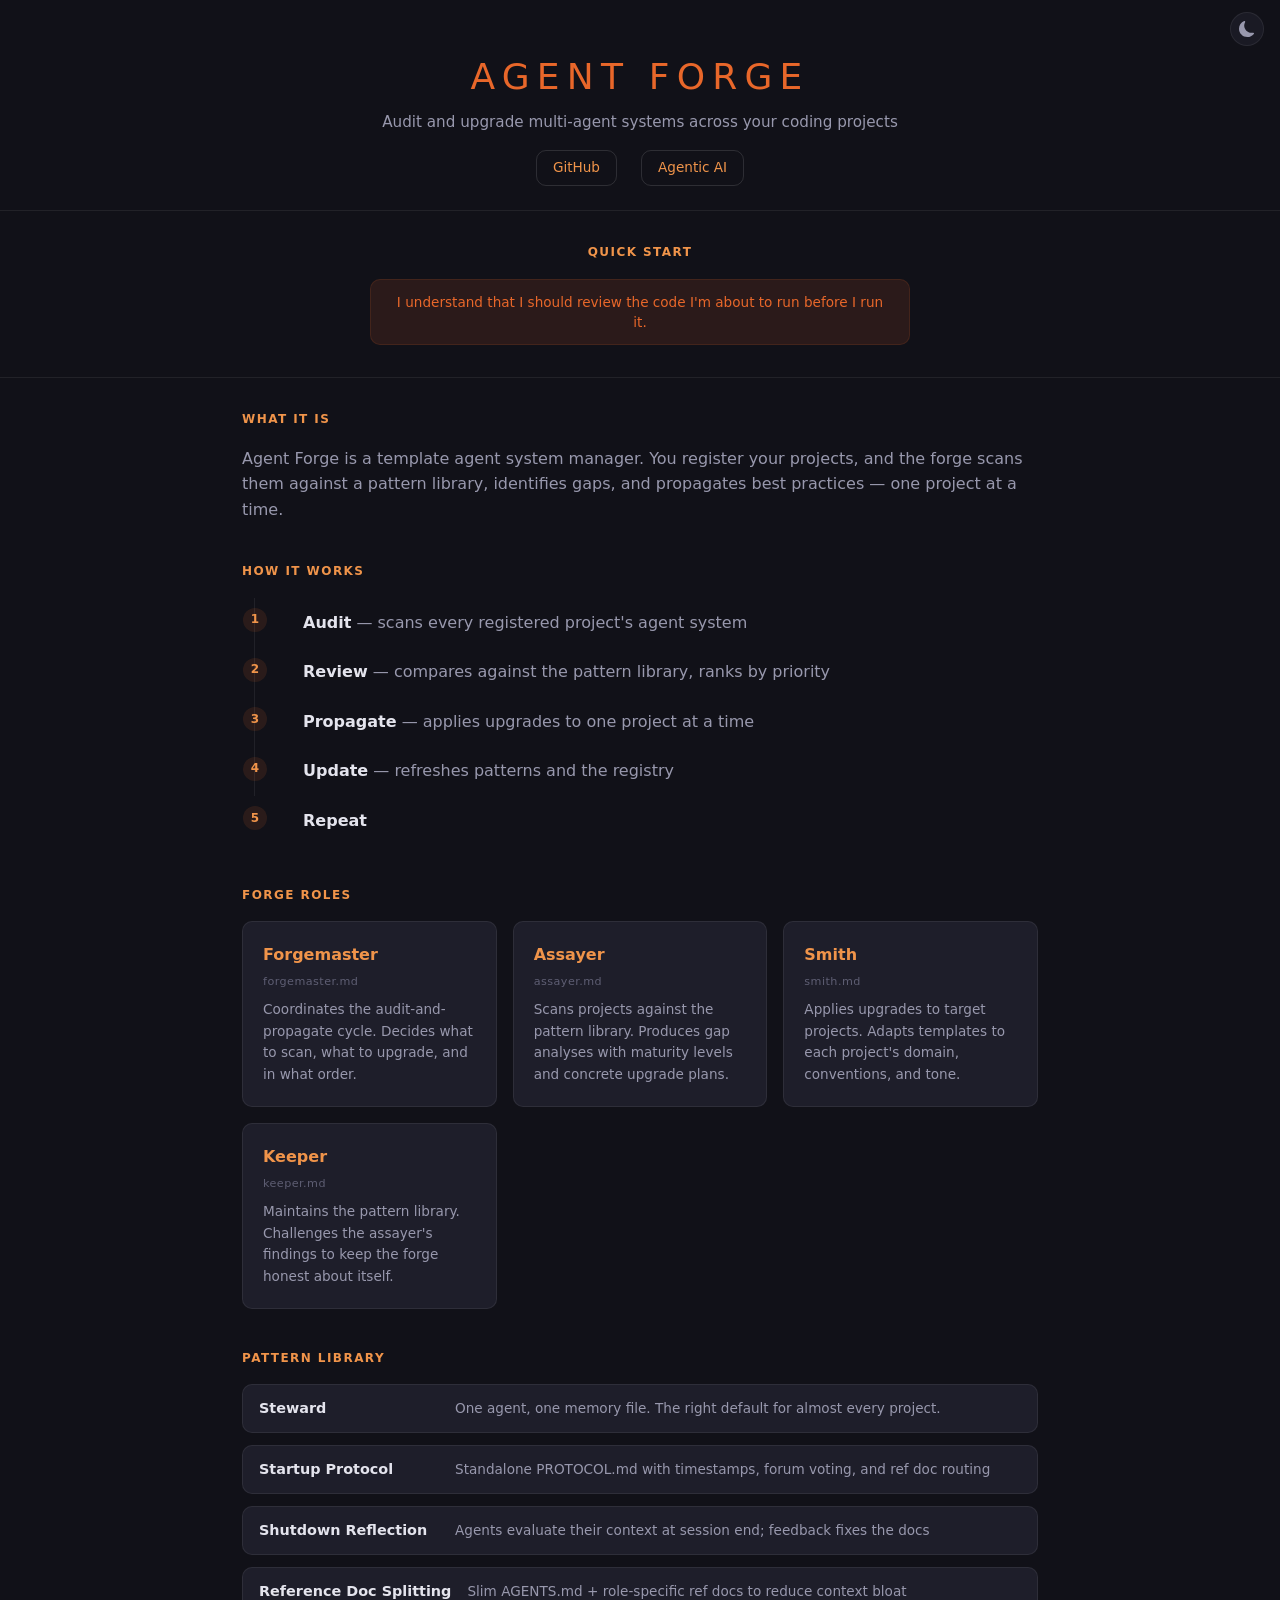
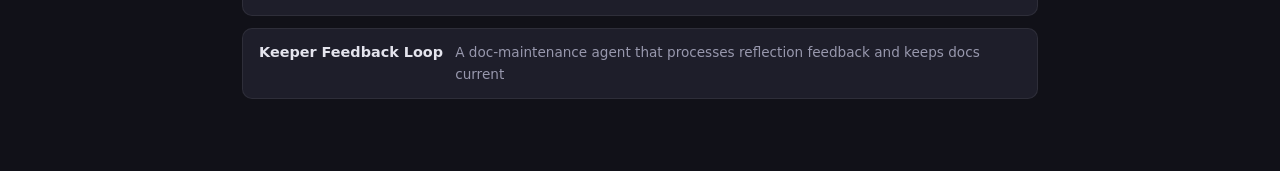
==== forge/index.html @ 2620488e "Move agent-forge landing page here, add Plausible analytics Agent-forge page now lives at forge/inde" ====
<!DOCTYPE html>
<html lang="en">
<head>
  <meta charset="UTF-8">
  <meta name="viewport" content="width=device-width, initial-scale=1.0">
  <title>Agent Forge — Multi-Agent System Management</title>
  <meta name="description" content="A template agent system manager that audits and upgrades multi-agent systems across your coding projects.">
  <link rel="icon" href="data:image/svg+xml,<svg xmlns='http://www.w3.org/2000/svg' viewBox='0 0 100 100'><text y='0.9em' font-size='80'>%F0%9F%94%A5</text></svg>">
  <script defer data-domain="forge.thisminute.org" src="https://plausible.io/js/script.js"></script>

  <style>
    :root {
      --bg: #111118;
      --bg-raised: #1a1a24;
      --bg-card: #1e1e2a;
      --bg-card-hover: #262636;
      --accent: #e8672a;
      --accent-dim: rgba(232, 103, 42, 0.12);
      --accent-text: #f0944a;
      --text: #e4e4ed;
      --text-secondary: #9898ad;
      --text-muted: #5e5e73;
      --border: rgba(255, 255, 255, 0.07);
      --border-light: rgba(255, 255, 255, 0.12);
      --radius: 10px;
      --radius-sm: 6px;
      color-scheme: dark;
    }
    body.light-mode {
      --bg: #faf8f5;
      --bg-raised: #ffffff;
      --bg-card: #ffffff;
      --bg-card-hover: #f5f0eb;
      --accent: #c2410c;
      --accent-dim: rgba(194, 65, 12, 0.1);
      --accent-text: #9a3412;
      --text: #1c1917;
      --text-secondary: #57534e;
      --text-muted: #a8a29e;
      --border: rgba(0, 0, 0, 0.08);
      --border-light: rgba(0, 0, 0, 0.14);
      color-scheme: light;
    }

    * { margin: 0; padding: 0; box-sizing: border-box; }

    body {
      background: var(--bg);
      color: var(--text);
      font-family: -apple-system, BlinkMacSystemFont, 'Segoe UI', system-ui, sans-serif;
      line-height: 1.6;
      min-height: 100vh;
      transition: background 0.25s ease, color 0.25s ease;
    }

    a { color: var(--accent-text); text-decoration: none; }
    a:hover { text-decoration: underline; }

    .header {
      padding: 3rem 2rem 1.5rem;
      text-align: center;
      border-bottom: 1px solid var(--border);
    }
    .header h1 {
      font-size: 2.25rem;
      font-weight: 300;
      letter-spacing: 0.2em;
      color: var(--accent);
    }
    .header .tagline {
      color: var(--text-secondary);
      font-size: 0.95rem;
      margin-top: 0.25rem;
    }
    .header .links {
      margin-top: 1rem;
      display: flex;
      gap: 1.5rem;
      justify-content: center;
      font-size: 0.85rem;
    }
    .header .links a {
      padding: 0.4rem 1rem;
      border: 1px solid var(--border-light);
      border-radius: var(--radius);
      transition: border-color 0.2s, background 0.2s;
    }
    .header .links a:hover {
      border-color: var(--accent);
      background: var(--accent-dim);
      text-decoration: none;
    }

    .content {
      max-width: 860px;
      margin: 0 auto;
      padding: 2rem;
    }

    section { margin-bottom: 2.5rem; }

    section h2 {
      font-size: 0.75rem;
      font-weight: 600;
      letter-spacing: 0.12em;
      text-transform: uppercase;
      color: var(--accent-text);
      margin-bottom: 1rem;
    }

    p {
      color: var(--text-secondary);
      margin-bottom: 0.75rem;
    }

    .how-it-works ol {
      list-style: none;
      counter-reset: step;
    }
    .how-it-works li {
      counter-increment: step;
      padding: 0.75rem 1rem 0.75rem 3rem;
      position: relative;
      color: var(--text-secondary);
      border-left: 1px solid var(--border);
      margin-left: 0.75rem;
    }
    .how-it-works li:last-child { border-left-color: transparent; }
    .how-it-works li::before {
      content: counter(step);
      position: absolute;
      left: -0.75rem;
      top: 0.65rem;
      width: 1.5rem;
      height: 1.5rem;
      border-radius: 50%;
      background: var(--accent-dim);
      color: var(--accent-text);
      font-size: 0.75rem;
      font-weight: 600;
      display: flex;
      align-items: center;
      justify-content: center;
    }
    .how-it-works li strong { color: var(--text); }

    .role-grid {
      display: grid;
      grid-template-columns: repeat(auto-fill, minmax(240px, 1fr));
      gap: 1rem;
    }
    .role-card {
      background: var(--bg-card);
      border: 1px solid var(--border);
      border-radius: var(--radius);
      padding: 1.25rem;
      transition: border-color 0.2s, background 0.2s;
    }
    .role-card:hover {
      border-color: var(--border-light);
      background: var(--bg-card-hover);
    }
    .role-card h3 {
      font-size: 1rem;
      font-weight: 600;
      color: var(--accent-text);
      margin-bottom: 0.35rem;
    }
    .role-card .role-origin {
      font-size: 0.7rem;
      color: var(--text-muted);
      letter-spacing: 0.04em;
      margin-bottom: 0.5rem;
    }
    .role-card p {
      font-size: 0.85rem;
      margin-bottom: 0;
    }

    .pattern-list {
      display: flex;
      flex-direction: column;
      gap: 0.75rem;
    }
    .pattern-item {
      display: flex;
      gap: 1rem;
      align-items: baseline;
      padding: 0.75rem 1rem;
      background: var(--bg-card);
      border: 1px solid var(--border);
      border-radius: var(--radius);
    }
    .pattern-item strong {
      color: var(--text);
      white-space: nowrap;
      min-width: 180px;
      font-size: 0.9rem;
    }
    .pattern-item span {
      color: var(--text-secondary);
      font-size: 0.85rem;
    }

    code {
      background: var(--bg-raised);
      border: 1px solid var(--border);
      padding: 0.15rem 0.4rem;
      border-radius: var(--radius-sm);
      font-size: 0.85em;
      color: var(--accent-text);
    }

    .cta {
      text-align: center;
      padding: 2rem;
      border-bottom: 1px solid var(--border);
    }
    .cta h2 {
      font-size: 0.75rem;
      font-weight: 600;
      letter-spacing: 0.12em;
      text-transform: uppercase;
      color: var(--accent-text);
      margin-bottom: 1rem;
    }
    .cta pre {
      display: inline-block;
      text-align: left;
      background: var(--bg-raised);
      border: 1px solid var(--border);
      border-radius: var(--radius);
      padding: 1.25rem 1.75rem;
      font-family: 'SF Mono', 'Fira Code', 'Cascadia Code', Consolas, monospace;
      font-size: 0.85rem;
      line-height: 1.7;
      color: var(--text);
      overflow-x: auto;
      max-width: 100%;
    }
    .cmd-comment {
      color: var(--text-muted);
    }

    .header { position: relative; }
    .other-projects {
      position: absolute;
      top: 0.75rem;
      right: 1rem;
      display: flex;
      gap: 0.75rem;
      align-items: center;
    }

    .icon-btn {
      width: 34px;
      height: 34px;
      display: flex;
      align-items: center;
      justify-content: center;
      border-radius: 50%;
      border: 1px solid var(--border);
      background: var(--bg-raised);
      color: var(--text-secondary);
      cursor: pointer;
      transition: all 0.15s ease;
      font-size: 1rem;
    }
    .icon-btn:hover {
      border-color: var(--accent);
      color: var(--accent);
      background: var(--accent-dim);
    }

    @media (max-width: 600px) {
      .header h1 { font-size: 1.6rem; }
      .content { padding: 1.5rem 1rem; }
      .pattern-item { flex-direction: column; gap: 0.25rem; }
      .pattern-item strong { min-width: auto; }
      .other-projects { position: static; justify-content: center; margin-top: 0.5rem; }
    }
  </style>
</head>
<body>

  <div class="header">
    <div class="other-projects">
      <button class="icon-btn" id="theme-toggle" title="Toggle light/dark mode" aria-label="Toggle theme">
        <svg id="theme-icon-dark" width="16" height="16" viewBox="0 0 16 16" fill="none" style="display:none">
          <path d="M8 1a.5.5 0 01.5.5v1a.5.5 0 01-1 0v-1A.5.5 0 018 1zm0 11a.5.5 0 01.5.5v1a.5.5 0 01-1 0v-1A.5.5 0 018 12zm7-4a.5.5 0 01-.5.5h-1a.5.5 0 010-1h1A.5.5 0 0115 8zM4 8a.5.5 0 01-.5.5h-1a.5.5 0 010-1h1A.5.5 0 014 8zm8.95-3.54a.5.5 0 010 .71l-.71.71a.5.5 0 11-.71-.71l.71-.71a.5.5 0 01.71 0zM4.46 11.46a.5.5 0 010 .71l-.7.71a.5.5 0 11-.71-.71l.7-.71a.5.5 0 01.71 0zm8.49 1.42a.5.5 0 01-.71 0l-.71-.71a.5.5 0 01.71-.71l.71.71a.5.5 0 010 .71zM4.46 4.54a.5.5 0 01-.71 0l-.7-.71a.5.5 0 11.7-.71l.71.71a.5.5 0 010 .71zM8 4.5a3.5 3.5 0 100 7 3.5 3.5 0 000-7z" fill="currentColor"/>
        </svg>
        <svg id="theme-icon-light" width="16" height="16" viewBox="0 0 16 16" fill="none">
          <path d="M6 .278a.77.77 0 01.08.858 7.2 7.2 0 00-.878 3.46c0 4.021 3.278 7.277 7.318 7.277.527 0 1.04-.055 1.533-.16a.79.79 0 01.81.316.73.73 0 01-.031.893A8.35 8.35 0 018.344 16C3.734 16 0 12.286 0 7.71 0 4.266 2.114 1.312 5.124.06A.75.75 0 016 .278z" fill="currentColor"/>
        </svg>
      </button>
    </div>
    <h1>AGENT FORGE</h1>
    <div class="tagline">Audit and upgrade multi-agent systems across your coding projects</div>
    <div class="links">
      <a href="https://github.com/skondrashov/agent-forge">GitHub</a>
      <a href="https://en.wikipedia.org/wiki/Agentic_AI">Agentic AI</a>
    </div>
  </div>

  <div class="cta">
    <h2><a href="https://github.com/skondrashov/agent-forge" style="color: var(--accent-text); text-decoration: none;">Quick Start</a></h2>
    <details>
      <summary style="cursor: pointer; display: inline-block; max-width: 540px; margin: 0 auto; padding: 0.75rem 1.25rem; font-size: 0.85rem; color: var(--accent); background: var(--accent-dim); border: 1px solid var(--accent-dim); border-radius: var(--radius); line-height: 1.5; text-align: center;">I understand that I should review the code I'm about to run before I run it.</summary>
      <div style="margin-top: 1rem;">
        <pre><span class="cmd-comment"># Clone next to your projects (or where you'll start new ones)</span>
git clone --branch v0.1 https://github.com/skondrashov/agent-forge.git

<span class="cmd-comment"># Start it up</span>
cd agent-forge
go</pre>
      </div>
    </details>
  </div>

  <div class="content">

    <section>
      <h2>What It Is</h2>
      <p>Agent Forge is a template agent system manager. You register your projects, and the forge scans them against a pattern library, identifies gaps, and propagates best practices &mdash; one project at a time.</p>
    </section>

    <section class="how-it-works">
      <h2>How It Works</h2>
      <ol>
        <li><strong>Audit</strong> &mdash; scans every registered project's agent system</li>
        <li><strong>Review</strong> &mdash; compares against the pattern library, ranks by priority</li>
        <li><strong>Propagate</strong> &mdash; applies upgrades to one project at a time</li>
        <li><strong>Update</strong> &mdash; refreshes patterns and the registry</li>
        <li><strong>Repeat</strong></li>
      </ol>
    </section>

    <section>
      <h2>Forge Roles</h2>
      <div class="role-grid">
        <div class="role-card">
          <h3>Forgemaster</h3>
          <div class="role-origin">forgemaster.md</div>
          <p>Coordinates the audit-and-propagate cycle. Decides what to scan, what to upgrade, and in what order.</p>
        </div>
        <div class="role-card">
          <h3>Assayer</h3>
          <div class="role-origin">assayer.md</div>
          <p>Scans projects against the pattern library. Produces gap analyses with maturity levels and concrete upgrade plans.</p>
        </div>
        <div class="role-card">
          <h3>Smith</h3>
          <div class="role-origin">smith.md</div>
          <p>Applies upgrades to target projects. Adapts templates to each project's domain, conventions, and tone.</p>
        </div>
        <div class="role-card">
          <h3>Keeper</h3>
          <div class="role-origin">keeper.md</div>
          <p>Maintains the pattern library. Challenges the assayer's findings to keep the forge honest about itself.</p>
        </div>
      </div>
    </section>

    <section>
      <h2>Pattern Library</h2>
      <div class="pattern-list">
        <div class="pattern-item">
          <strong>Steward</strong>
          <span>One agent, one memory file. The right default for almost every project.</span>
        </div>
        <div class="pattern-item">
          <strong>Startup Protocol</strong>
          <span>Standalone PROTOCOL.md with timestamps, forum voting, and ref doc routing</span>
        </div>
        <div class="pattern-item">
          <strong>Shutdown Reflection</strong>
          <span>Agents evaluate their context at session end; feedback fixes the docs</span>
        </div>
        <div class="pattern-item">
          <strong>Reference Doc Splitting</strong>
          <span>Slim AGENTS.md + role-specific ref docs to reduce context bloat</span>
        </div>
        <div class="pattern-item">
          <strong>Keeper Feedback Loop</strong>
          <span>A doc-maintenance agent that processes reflection feedback and keeps docs current</span>
        </div>
      </div>
    </section>

  </div>

  <script>
    const lightMode = localStorage.getItem('forge_theme') === 'light';
    function applyTheme(isLight) {
      document.body.classList.toggle('light-mode', isLight);
      document.getElementById('theme-icon-dark').style.display = isLight ? 'block' : 'none';
      document.getElementById('theme-icon-light').style.display = isLight ? 'none' : 'block';
      localStorage.setItem('forge_theme', isLight ? 'light' : 'dark');
    }
    applyTheme(lightMode);
    document.getElementById('theme-toggle').addEventListener('click', () => {
      const isLight = !document.body.classList.contains('light-mode');
      applyTheme(isLight);
    });
  </script>

</body>
</html>
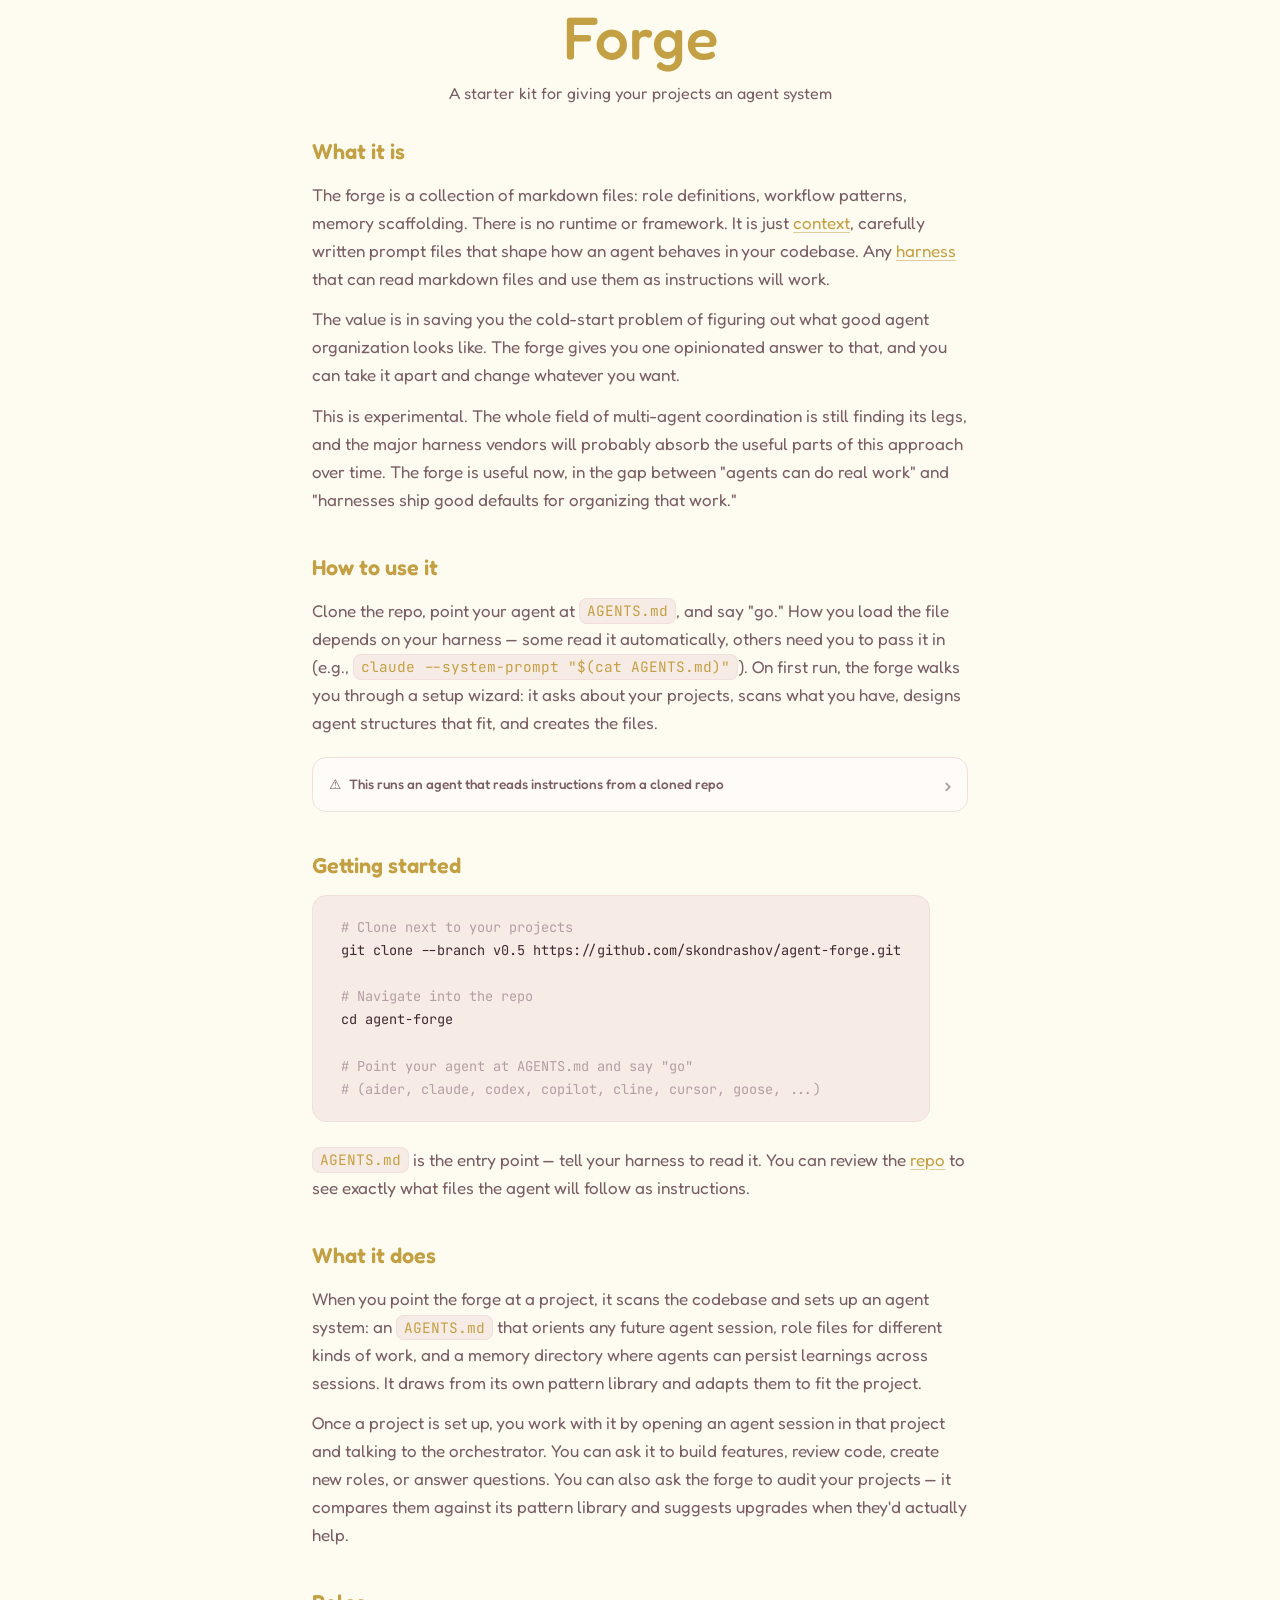
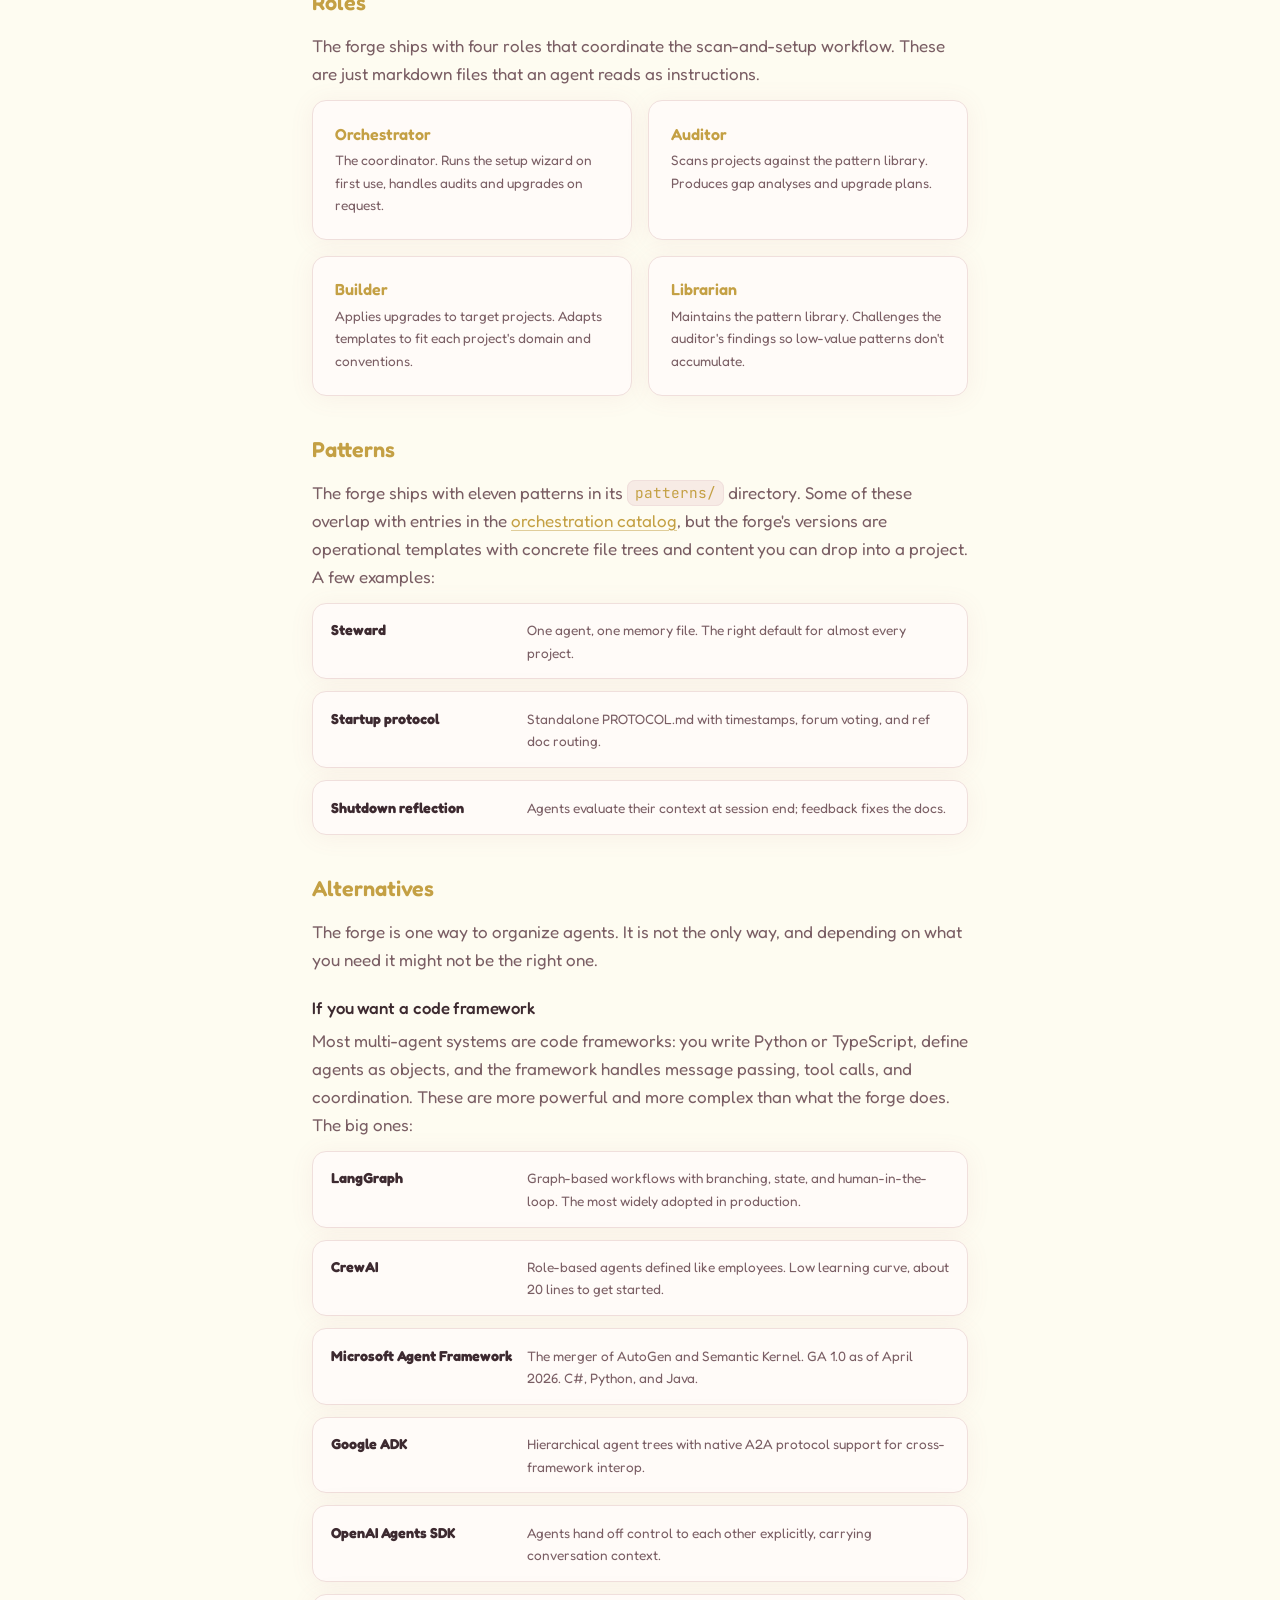
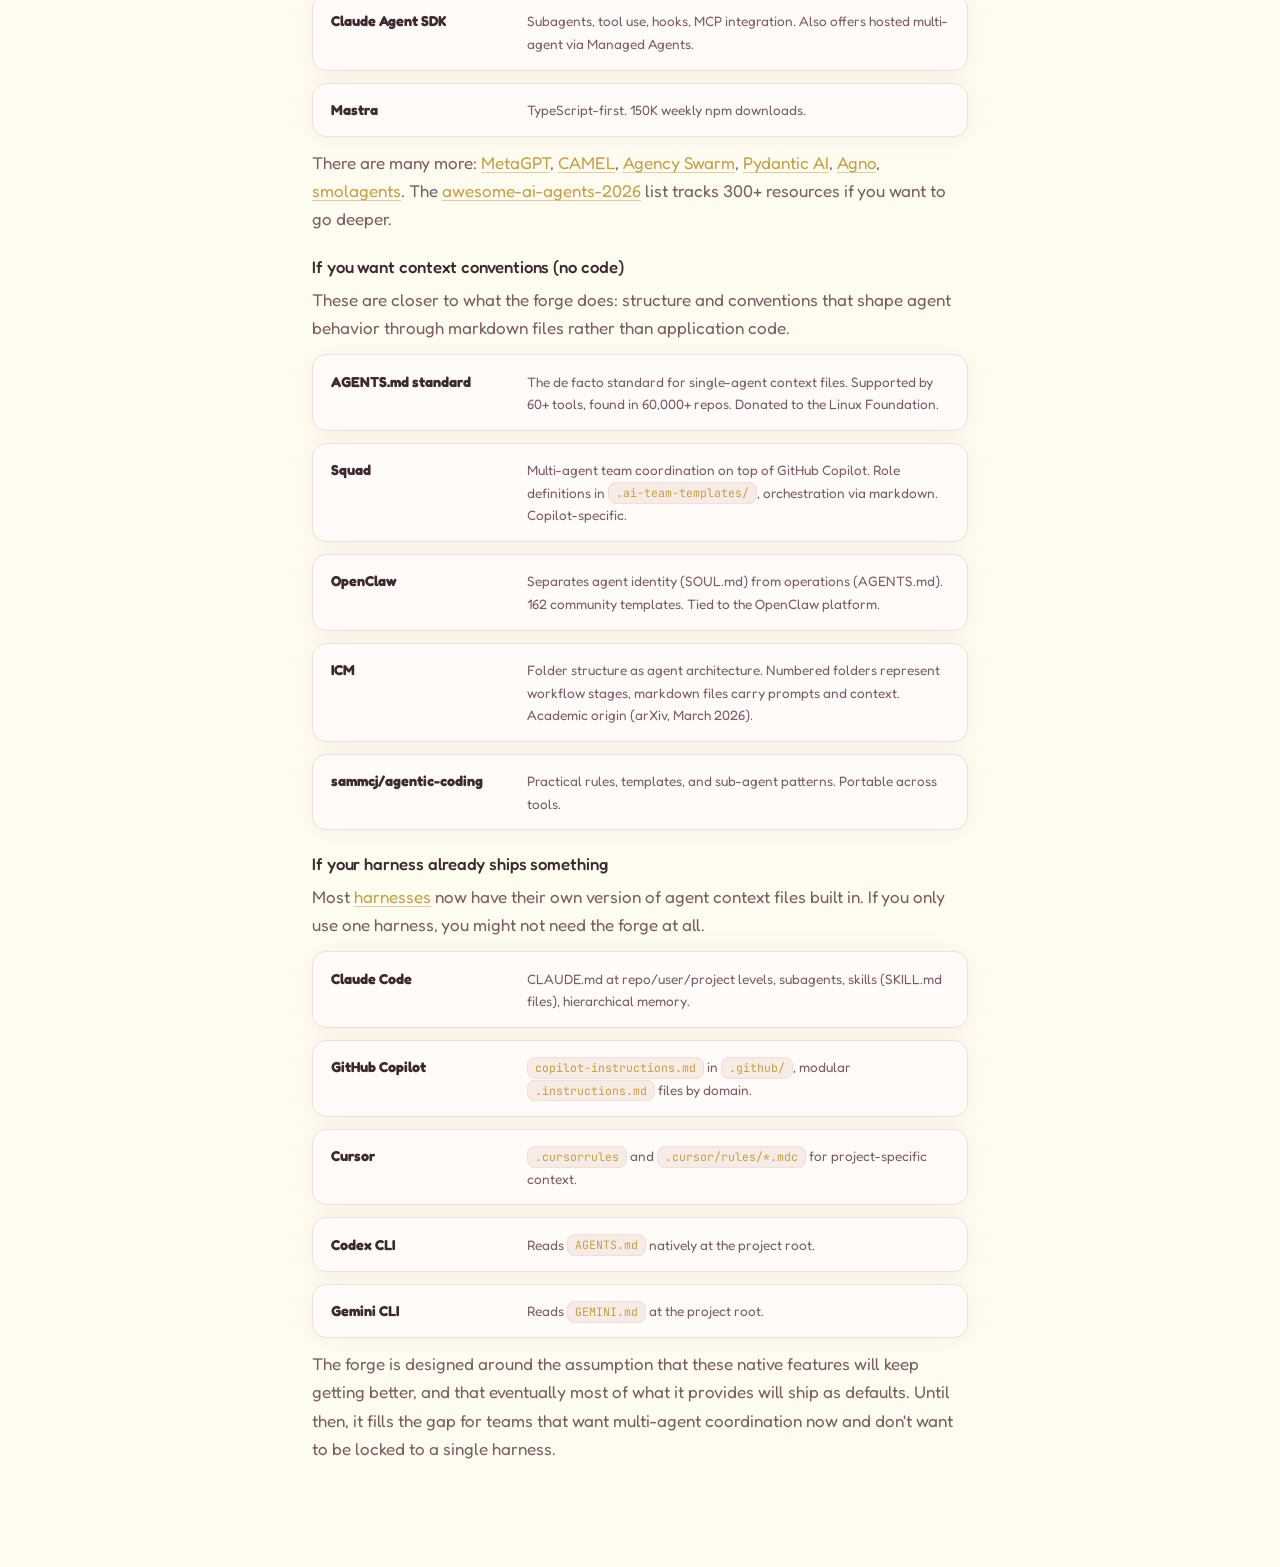
==== commit 0ce103f0: "Bug fixes, filter centering, forge alternatives, Playwright test suite Fix 5 bugs: mobile nav deskto" ====
--- a/forge/index.html
+++ b/forge/index.html
@@ -3,108 +3,34 @@
 <head>
   <meta charset="UTF-8">
   <meta name="viewport" content="width=device-width, initial-scale=1.0">
-  <title>Agent Forge — Multi-Agent System Management</title>
-  <meta name="description" content="A template agent system manager that audits and upgrades multi-agent systems across your coding projects.">
+  <title>Forge · LLMs · thisminute.org</title>
+  <meta name="description" content="A starter kit for giving your coding projects an agent system. Clone it, start a session, and ask it how it can help.">
+  <meta property="og:title" content="Forge · LLMs · thisminute.org">
+  <meta property="og:description" content="A starter kit for giving your coding projects an agent system. Clone it, start a session, and ask it how it can help.">
+  <meta property="og:type" content="website">
+  <meta property="og:url" content="https://llms.thisminute.org/forge/">
+  <meta name="twitter:card" content="summary">
   <link rel="icon" href="data:image/svg+xml,<svg xmlns='http://www.w3.org/2000/svg' viewBox='0 0 100 100'><text y='0.9em' font-size='80'>%F0%9F%94%A5</text></svg>">
-  <script defer data-domain="forge.thisminute.org" src="https://plausible.io/js/script.js"></script>
+  <!-- SRI omitted: Plausible analytics is a dynamic script updated on their CDN; pinning a hash would break when they deploy updates -->
+  <script defer data-domain="llms.thisminute.org" src="https://plausible.io/js/script.js" crossorigin="anonymous"></script>
+  <link rel="preconnect" href="https://fonts.googleapis.com">
+  <link rel="preconnect" href="https://fonts.gstatic.com" crossorigin>
+  <link rel="stylesheet" href="/shared/llms.css?v=3aTone">
 
   <style>
-    :root {
-      --bg: #111118;
-      --bg-raised: #1a1a24;
-      --bg-card: #1e1e2a;
-      --bg-card-hover: #262636;
-      --accent: #e8672a;
-      --accent-dim: rgba(232, 103, 42, 0.12);
-      --accent-text: #f0944a;
-      --text: #e4e4ed;
-      --text-secondary: #9898ad;
-      --text-muted: #5e5e73;
-      --border: rgba(255, 255, 255, 0.07);
-      --border-light: rgba(255, 255, 255, 0.12);
-      --radius: 10px;
-      --radius-sm: 6px;
-      color-scheme: dark;
-    }
-    body.light-mode {
-      --bg: #faf8f5;
-      --bg-raised: #ffffff;
-      --bg-card: #ffffff;
-      --bg-card-hover: #f5f0eb;
-      --accent: #c2410c;
-      --accent-dim: rgba(194, 65, 12, 0.1);
-      --accent-text: #9a3412;
-      --text: #1c1917;
-      --text-secondary: #57534e;
-      --text-muted: #a8a29e;
-      --border: rgba(0, 0, 0, 0.08);
-      --border-light: rgba(0, 0, 0, 0.14);
-      color-scheme: light;
-    }
-
-    * { margin: 0; padding: 0; box-sizing: border-box; }
-
-    body {
-      background: var(--bg);
-      color: var(--text);
-      font-family: -apple-system, BlinkMacSystemFont, 'Segoe UI', system-ui, sans-serif;
-      line-height: 1.6;
-      min-height: 100vh;
-      transition: background 0.25s ease, color 0.25s ease;
-    }
-
-    a { color: var(--accent-text); text-decoration: none; }
-    a:hover { text-decoration: underline; }
-
-    .header {
-      padding: 3rem 2rem 1.5rem;
-      text-align: center;
-      border-bottom: 1px solid var(--border);
-    }
-    .header h1 {
-      font-size: 2.25rem;
-      font-weight: 300;
-      letter-spacing: 0.2em;
+    .content {
+      max-width: var(--max-content);
+      margin: 0 auto;
+      padding: 2rem 2rem 4rem;
+    }
+
+    section { margin-bottom: 2.5rem; }
+
+    section h2 {
+      font-size: 1.35rem;
+      font-weight: 600;
+      letter-spacing: 0;
       color: var(--accent);
-    }
-    .header .tagline {
-      color: var(--text-secondary);
-      font-size: 0.95rem;
-      margin-top: 0.25rem;
-    }
-    .header .links {
-      margin-top: 1rem;
-      display: flex;
-      gap: 1.5rem;
-      justify-content: center;
-      font-size: 0.85rem;
-    }
-    .header .links a {
-      padding: 0.4rem 1rem;
-      border: 1px solid var(--border-light);
-      border-radius: var(--radius);
-      transition: border-color 0.2s, background 0.2s;
-    }
-    .header .links a:hover {
-      border-color: var(--accent);
-      background: var(--accent-dim);
-      text-decoration: none;
-    }
-
-    .content {
-      max-width: 860px;
-      margin: 0 auto;
-      padding: 2rem;
-    }
-
-    section { margin-bottom: 2.5rem; }
-
-    section h2 {
-      font-size: 0.75rem;
-      font-weight: 600;
-      letter-spacing: 0.12em;
-      text-transform: uppercase;
-      color: var(--accent-text);
       margin-bottom: 1rem;
     }
 
@@ -113,64 +39,50 @@
       margin-bottom: 0.75rem;
     }
 
-    .how-it-works ol {
-      list-style: none;
-      counter-reset: step;
-    }
-    .how-it-works li {
-      counter-increment: step;
-      padding: 0.75rem 1rem 0.75rem 3rem;
-      position: relative;
-      color: var(--text-secondary);
-      border-left: 1px solid var(--border);
-      margin-left: 0.75rem;
-    }
-    .how-it-works li:last-child { border-left-color: transparent; }
-    .how-it-works li::before {
-      content: counter(step);
-      position: absolute;
-      left: -0.75rem;
-      top: 0.65rem;
-      width: 1.5rem;
-      height: 1.5rem;
-      border-radius: 50%;
-      background: var(--accent-dim);
-      color: var(--accent-text);
-      font-size: 0.75rem;
-      font-weight: 600;
-      display: flex;
-      align-items: center;
-      justify-content: center;
-    }
-    .how-it-works li strong { color: var(--text); }
+    code {
+      background: var(--bg-inset);
+      border: 1px solid var(--border);
+      padding: 0.15rem 0.45rem;
+      border-radius: var(--radius-sm);
+      font-size: 0.85em;
+      color: var(--accent);
+      font-family: var(--font-mono);
+      word-break: break-word;
+    }
+
+    pre {
+      display: inline-block;
+      text-align: left;
+      background: var(--bg-inset);
+      border: 1px solid var(--border);
+      border-radius: var(--radius);
+      padding: 1.25rem 1.75rem;
+      font-family: var(--font-mono);
+      font-size: 0.85rem;
+      line-height: 1.7;
+      color: var(--text);
+      overflow-x: auto;
+      max-width: 100%;
+    }
+    .cmd-comment { color: var(--text-muted); }
 
     .role-grid {
       display: grid;
-      grid-template-columns: repeat(auto-fill, minmax(240px, 1fr));
+      grid-template-columns: repeat(2, 1fr);
       gap: 1rem;
     }
     .role-card {
       background: var(--bg-card);
       border: 1px solid var(--border);
       border-radius: var(--radius);
-      padding: 1.25rem;
-      transition: border-color 0.2s, background 0.2s;
-    }
-    .role-card:hover {
-      border-color: var(--border-light);
-      background: var(--bg-card-hover);
+      padding: 1.4rem;
+      box-shadow: var(--shadow);
     }
     .role-card h3 {
       font-size: 1rem;
       font-weight: 600;
-      color: var(--accent-text);
+      color: var(--accent);
       margin-bottom: 0.35rem;
-    }
-    .role-card .role-origin {
-      font-size: 0.7rem;
-      color: var(--text-muted);
-      letter-spacing: 0.04em;
-      margin-bottom: 0.5rem;
     }
     .role-card p {
       font-size: 0.85rem;
@@ -186,10 +98,16 @@
       display: flex;
       gap: 1rem;
       align-items: baseline;
-      padding: 0.75rem 1rem;
+      padding: 0.9rem 1.1rem;
       background: var(--bg-card);
       border: 1px solid var(--border);
       border-radius: var(--radius);
+      text-decoration: none;
+      box-shadow: var(--shadow);
+    }
+    a.pattern-item:hover {
+      border-color: var(--accent);
+      text-decoration: none;
     }
     .pattern-item strong {
       color: var(--text);
@@ -202,207 +120,256 @@
       font-size: 0.85rem;
     }
 
-    code {
-      background: var(--bg-raised);
-      border: 1px solid var(--border);
-      padding: 0.15rem 0.4rem;
-      border-radius: var(--radius-sm);
-      font-size: 0.85em;
-      color: var(--accent-text);
-    }
-
-    .cta {
-      text-align: center;
-      padding: 2rem;
-      border-bottom: 1px solid var(--border);
-    }
-    .cta h2 {
-      font-size: 0.75rem;
-      font-weight: 600;
-      letter-spacing: 0.12em;
-      text-transform: uppercase;
-      color: var(--accent-text);
-      margin-bottom: 1rem;
-    }
-    .cta pre {
-      display: inline-block;
-      text-align: left;
-      background: var(--bg-raised);
+    .security-notice {
+      margin-top: 1.25rem;
       border: 1px solid var(--border);
       border-radius: var(--radius);
-      padding: 1.25rem 1.75rem;
-      font-family: 'SF Mono', 'Fira Code', 'Cascadia Code', Consolas, monospace;
-      font-size: 0.85rem;
-      line-height: 1.7;
-      color: var(--text);
-      overflow-x: auto;
-      max-width: 100%;
-    }
-    .cmd-comment {
-      color: var(--text-muted);
-    }
-
-    .header { position: relative; }
-    .other-projects {
-      position: absolute;
-      top: 0.75rem;
-      right: 1rem;
-      display: flex;
-      gap: 0.75rem;
-      align-items: center;
-    }
-
-    .icon-btn {
-      width: 34px;
-      height: 34px;
+      background: var(--bg-card);
+      font-size: 0.85rem;
+    }
+    .security-notice summary {
+      cursor: pointer;
+      padding: 0.75rem 1rem;
+      color: var(--text-secondary);
+      font-weight: 500;
+      list-style: none;
       display: flex;
       align-items: center;
-      justify-content: center;
-      border-radius: 50%;
-      border: 1px solid var(--border);
-      background: var(--bg-raised);
+      gap: 0.5rem;
+    }
+    .security-notice summary::-webkit-details-marker { display: none; }
+    .security-notice summary::before {
+      content: '⚠️';
+    }
+    .security-notice summary::after {
+      content: '›';
+      margin-left: auto;
+      font-size: 1.1rem;
+      color: var(--text-muted);
+      transition: transform 0.2s ease;
+    }
+    .security-notice[open] summary::after {
+      transform: rotate(90deg);
+    }
+    .security-notice .security-body {
+      padding: 0 1rem 1rem;
       color: var(--text-secondary);
-      cursor: pointer;
-      transition: all 0.15s ease;
-      font-size: 1rem;
-    }
-    .icon-btn:hover {
-      border-color: var(--accent);
-      color: var(--accent);
-      background: var(--accent-dim);
+      line-height: 1.7;
+    }
+    .security-notice .security-body p {
+      font-size: 0.85rem;
     }
 
     @media (max-width: 600px) {
-      .header h1 { font-size: 1.6rem; }
+      .hero h1 { font-size: 1.6rem; }
       .content { padding: 1.5rem 1rem; }
+      .role-grid { grid-template-columns: 1fr; }
       .pattern-item { flex-direction: column; gap: 0.25rem; }
       .pattern-item strong { min-width: auto; }
-      .other-projects { position: static; justify-content: center; margin-top: 0.5rem; }
+      pre { padding: 1rem 1.25rem; font-size: 0.75rem; }
+      section { margin-bottom: 2rem; }
+      section h2 { font-size: 1.2rem; }
+      p { font-size: 0.9rem; }
+    }
+
+    @media (max-width: 400px) {
+      .content { padding: 1.2rem 0.75rem 3rem; }
+      .hero h1 { font-size: 1.4rem; }
+      section h2 { font-size: 1.1rem; margin-bottom: 0.75rem; }
+      pre { padding: 0.9rem 1rem; font-size: 0.7rem; }
+      .role-card { padding: 1rem; }
+      .role-card h3 { font-size: 0.9rem; }
     }
   </style>
 </head>
-<body>
-
-  <div class="header">
-    <div class="other-projects">
-      <button class="icon-btn" id="theme-toggle" title="Toggle light/dark mode" aria-label="Toggle theme">
-        <svg id="theme-icon-dark" width="16" height="16" viewBox="0 0 16 16" fill="none" style="display:none">
-          <path d="M8 1a.5.5 0 01.5.5v1a.5.5 0 01-1 0v-1A.5.5 0 018 1zm0 11a.5.5 0 01.5.5v1a.5.5 0 01-1 0v-1A.5.5 0 018 12zm7-4a.5.5 0 01-.5.5h-1a.5.5 0 010-1h1A.5.5 0 0115 8zM4 8a.5.5 0 01-.5.5h-1a.5.5 0 010-1h1A.5.5 0 014 8zm8.95-3.54a.5.5 0 010 .71l-.71.71a.5.5 0 11-.71-.71l.71-.71a.5.5 0 01.71 0zM4.46 11.46a.5.5 0 010 .71l-.7.71a.5.5 0 11-.71-.71l.7-.71a.5.5 0 01.71 0zm8.49 1.42a.5.5 0 01-.71 0l-.71-.71a.5.5 0 01.71-.71l.71.71a.5.5 0 010 .71zM4.46 4.54a.5.5 0 01-.71 0l-.7-.71a.5.5 0 11.7-.71l.71.71a.5.5 0 010 .71zM8 4.5a3.5 3.5 0 100 7 3.5 3.5 0 000-7z" fill="currentColor"/>
-        </svg>
-        <svg id="theme-icon-light" width="16" height="16" viewBox="0 0 16 16" fill="none">
-          <path d="M6 .278a.77.77 0 01.08.858 7.2 7.2 0 00-.878 3.46c0 4.021 3.278 7.277 7.318 7.277.527 0 1.04-.055 1.533-.16a.79.79 0 01.81.316.73.73 0 01-.031.893A8.35 8.35 0 018.344 16C3.734 16 0 12.286 0 7.71 0 4.266 2.114 1.312 5.124.06A.75.75 0 016 .278z" fill="currentColor"/>
-        </svg>
-      </button>
-    </div>
-    <h1>AGENT FORGE</h1>
-    <div class="tagline">Audit and upgrade multi-agent systems across your coding projects</div>
-    <div class="links">
-      <a href="https://github.com/skondrashov/agent-forge">GitHub</a>
-      <a href="https://en.wikipedia.org/wiki/Agentic_AI">Agentic AI</a>
-    </div>
-  </div>
-
-  <div class="cta">
-    <h2><a href="https://github.com/skondrashov/agent-forge" style="color: var(--accent-text); text-decoration: none;">Quick Start</a></h2>
-    <details>
-      <summary style="cursor: pointer; display: inline-block; max-width: 540px; margin: 0 auto; padding: 0.75rem 1.25rem; font-size: 0.85rem; color: var(--accent); background: var(--accent-dim); border: 1px solid var(--accent-dim); border-radius: var(--radius); line-height: 1.5; text-align: center;">I understand that I should review the code I'm about to run before I run it.</summary>
-      <div style="margin-top: 1rem;">
-        <pre><span class="cmd-comment"># Clone next to your projects (or where you'll start new ones)</span>
-git clone --branch v0.1 https://github.com/skondrashov/agent-forge.git
-
-<span class="cmd-comment"># Start it up</span>
+<body class="section-forge page-shell"><script>try{var t=localStorage.getItem('thisminute_theme');if(t==='light'||(!t&&!matchMedia('(prefers-color-scheme:dark)').matches))document.body.classList.add('light-mode')}catch(e){}</script>
+
+  <div class="forge-theme-toggle"></div>
+  <div id="page">
+
+  <header class="hero">
+    <h1>Forge</h1>
+    <p class="tagline">A starter kit for giving your projects an agent system</p>
+  </header>
+
+  <div class="content">
+
+    <section>
+      <h2>What it is</h2>
+      <p>The forge is a collection of markdown files: role definitions, workflow patterns, memory scaffolding. There is no runtime or framework. It is just <a href="/context/">context</a>, carefully written prompt files that shape how an agent behaves in your codebase. Any <a href="/harnesses/">harness</a> that can read markdown files and use them as instructions will work.</p>
+      <p>The value is in saving you the cold-start problem of figuring out what good agent organization looks like. The forge gives you one opinionated answer to that, and you can take it apart and change whatever you want.</p>
+      <p>This is experimental. The whole field of multi-agent coordination is still finding its legs, and the major harness vendors will probably absorb the useful parts of this approach over time. The forge is useful now, in the gap between "agents can do real work" and "harnesses ship good defaults for organizing that work."</p>
+    </section>
+
+    <section>
+      <h2>How to use it</h2>
+      <p>Clone the repo, point your agent at <code>AGENTS.md</code>, and say "go." How you load the file depends on your harness &mdash; some read it automatically, others need you to pass it in (e.g., <code>claude --system-prompt "$(cat AGENTS.md)"</code>). On first run, the forge walks you through a setup wizard: it asks about your projects, scans what you have, designs agent structures that fit, and creates the files.</p>
+      <details class="security-notice">
+        <summary>This runs an agent that reads instructions from a cloned repo</summary>
+        <div class="security-body">
+          <p>When you run the forge, your agent reads the role files in this repo as instructions. That is a supply chain risk: a compromised prompt file could instruct your agent to do something harmful. The role files are plain markdown with no obfuscation, so you can read every instruction before you run anything. Releases are tagged and include automated security scans that check for network requests, sensitive file access, encoding tricks, and confirmation bypasses.</p>
+          <p>Full policy: <a href="https://github.com/skondrashov/agent-forge/blob/main/SECURITY.md">SECURITY.md</a></p>
+        </div>
+      </details>
+    </section>
+
+    <section>
+      <h2>Getting started</h2>
+      <pre><span class="cmd-comment"># Clone next to your projects</span>
+git clone --branch v0.5 https://github.com/skondrashov/agent-forge.git
+
+<span class="cmd-comment"># Navigate into the repo</span>
 cd agent-forge
-go</pre>
-      </div>
-    </details>
-  </div>
-
-  <div class="content">
-
-    <section>
-      <h2>What It Is</h2>
-      <p>Agent Forge is a template agent system manager. You register your projects, and the forge scans them against a pattern library, identifies gaps, and propagates best practices &mdash; one project at a time.</p>
-    </section>
-
-    <section class="how-it-works">
-      <h2>How It Works</h2>
-      <ol>
-        <li><strong>Audit</strong> &mdash; scans every registered project's agent system</li>
-        <li><strong>Review</strong> &mdash; compares against the pattern library, ranks by priority</li>
-        <li><strong>Propagate</strong> &mdash; applies upgrades to one project at a time</li>
-        <li><strong>Update</strong> &mdash; refreshes patterns and the registry</li>
-        <li><strong>Repeat</strong></li>
-      </ol>
-    </section>
-
-    <section>
-      <h2>Forge Roles</h2>
+
+<span class="cmd-comment"># Point your agent at AGENTS.md and say "go"</span>
+<span class="cmd-comment"># (aider, claude, codex, copilot, cline, cursor, goose, ...)</span></pre>
+      <p style="margin-top: 1rem;"><code>AGENTS.md</code> is the entry point &mdash; tell your harness to read it. You can review the <a href="https://github.com/skondrashov/agent-forge">repo</a> to see exactly what files the agent will follow as instructions.</p>
+    </section>
+
+    <section>
+      <h2>What it does</h2>
+      <p>When you point the forge at a project, it scans the codebase and sets up an agent system: an <code>AGENTS.md</code> that orients any future agent session, role files for different kinds of work, and a memory directory where agents can persist learnings across sessions. It draws from its own pattern library and adapts them to fit the project.</p>
+      <p>Once a project is set up, you work with it by opening an agent session in that project and talking to the orchestrator. You can ask it to build features, review code, create new roles, or answer questions. You can also ask the forge to audit your projects &mdash; it compares them against its pattern library and suggests upgrades when they'd actually help.</p>
+    </section>
+
+    <section>
+      <h2>Roles</h2>
+      <p>The forge ships with four roles that coordinate the scan-and-setup workflow. These are just markdown files that an agent reads as instructions.</p>
       <div class="role-grid">
         <div class="role-card">
-          <h3>Forgemaster</h3>
-          <div class="role-origin">forgemaster.md</div>
-          <p>Coordinates the audit-and-propagate cycle. Decides what to scan, what to upgrade, and in what order.</p>
+          <h3>Orchestrator</h3>
+          <p>The coordinator. Runs the setup wizard on first use, handles audits and upgrades on request.</p>
         </div>
         <div class="role-card">
-          <h3>Assayer</h3>
-          <div class="role-origin">assayer.md</div>
-          <p>Scans projects against the pattern library. Produces gap analyses with maturity levels and concrete upgrade plans.</p>
+          <h3>Auditor</h3>
+          <p>Scans projects against the pattern library. Produces gap analyses and upgrade plans.</p>
         </div>
         <div class="role-card">
-          <h3>Smith</h3>
-          <div class="role-origin">smith.md</div>
-          <p>Applies upgrades to target projects. Adapts templates to each project's domain, conventions, and tone.</p>
+          <h3>Builder</h3>
+          <p>Applies upgrades to target projects. Adapts templates to fit each project's domain and conventions.</p>
         </div>
         <div class="role-card">
-          <h3>Keeper</h3>
-          <div class="role-origin">keeper.md</div>
-          <p>Maintains the pattern library. Challenges the assayer's findings to keep the forge honest about itself.</p>
-        </div>
-      </div>
-    </section>
-
-    <section>
-      <h2>Pattern Library</h2>
+          <h3>Librarian</h3>
+          <p>Maintains the pattern library. Challenges the auditor's findings so low-value patterns don't accumulate.</p>
+        </div>
+      </div>
+    </section>
+
+    <section>
+      <h2>Patterns</h2>
+      <p>The forge ships with eleven patterns in its <code>patterns/</code> directory. Some of these overlap with entries in the <a href="/orchestration/">orchestration catalog</a>, but the forge's versions are operational templates with concrete file trees and content you can drop into a project. A few examples:</p>
       <div class="pattern-list">
         <div class="pattern-item">
           <strong>Steward</strong>
           <span>One agent, one memory file. The right default for almost every project.</span>
         </div>
         <div class="pattern-item">
-          <strong>Startup Protocol</strong>
-          <span>Standalone PROTOCOL.md with timestamps, forum voting, and ref doc routing</span>
-        </div>
-        <div class="pattern-item">
-          <strong>Shutdown Reflection</strong>
-          <span>Agents evaluate their context at session end; feedback fixes the docs</span>
-        </div>
-        <div class="pattern-item">
-          <strong>Reference Doc Splitting</strong>
-          <span>Slim AGENTS.md + role-specific ref docs to reduce context bloat</span>
-        </div>
-        <div class="pattern-item">
-          <strong>Keeper Feedback Loop</strong>
-          <span>A doc-maintenance agent that processes reflection feedback and keeps docs current</span>
-        </div>
-      </div>
+          <strong>Startup protocol</strong>
+          <span>Standalone PROTOCOL.md with timestamps, forum voting, and ref doc routing.</span>
+        </div>
+        <div class="pattern-item">
+          <strong>Shutdown reflection</strong>
+          <span>Agents evaluate their context at session end; feedback fixes the docs.</span>
+        </div>
+      </div>
+    </section>
+
+    <section>
+      <h2>Alternatives</h2>
+      <p>The forge is one way to organize agents. It is not the only way, and depending on what you need it might not be the right one.</p>
+
+      <h3 style="font-size: 1.05rem; color: var(--text); margin: 1.5rem 0 0.5rem;">If you want a code framework</h3>
+      <p>Most multi-agent systems are code frameworks: you write Python or TypeScript, define agents as objects, and the framework handles message passing, tool calls, and coordination. These are more powerful and more complex than what the forge does. The big ones:</p>
+      <div class="pattern-list">
+        <a class="pattern-item" href="https://github.com/langchain-ai/langgraph" target="_blank" rel="noopener">
+          <strong>LangGraph</strong>
+          <span>Graph-based workflows with branching, state, and human-in-the-loop. The most widely adopted in production.</span>
+        </a>
+        <a class="pattern-item" href="https://github.com/crewAIInc/crewAI" target="_blank" rel="noopener">
+          <strong>CrewAI</strong>
+          <span>Role-based agents defined like employees. Low learning curve, about 20 lines to get started.</span>
+        </a>
+        <a class="pattern-item" href="https://github.com/microsoft/agent-framework" target="_blank" rel="noopener">
+          <strong>Microsoft Agent Framework</strong>
+          <span>The merger of AutoGen and Semantic Kernel. GA 1.0 as of April 2026. C#, Python, and Java.</span>
+        </a>
+        <a class="pattern-item" href="https://github.com/google/adk-python" target="_blank" rel="noopener">
+          <strong>Google ADK</strong>
+          <span>Hierarchical agent trees with native A2A protocol support for cross-framework interop.</span>
+        </a>
+        <a class="pattern-item" href="https://github.com/openai/openai-agents-python" target="_blank" rel="noopener">
+          <strong>OpenAI Agents SDK</strong>
+          <span>Agents hand off control to each other explicitly, carrying conversation context.</span>
+        </a>
+        <a class="pattern-item" href="https://github.com/anthropics/claude-agent-sdk-python" target="_blank" rel="noopener">
+          <strong>Claude Agent SDK</strong>
+          <span>Subagents, tool use, hooks, MCP integration. Also offers hosted multi-agent via Managed Agents.</span>
+        </a>
+        <a class="pattern-item" href="https://github.com/mastra-ai/mastra" target="_blank" rel="noopener">
+          <strong>Mastra</strong>
+          <span>TypeScript-first. 150K weekly npm downloads.</span>
+        </a>
+      </div>
+      <p style="margin-top: 0.75rem;">There are many more: <a href="https://github.com/FoundationAgents/MetaGPT">MetaGPT</a>, <a href="https://github.com/camel-ai/camel">CAMEL</a>, <a href="https://github.com/VRSEN/agency-swarm">Agency Swarm</a>, <a href="https://github.com/pydantic/pydantic-ai">Pydantic AI</a>, <a href="https://github.com/agno-agi/agno">Agno</a>, <a href="https://github.com/huggingface/smolagents">smolagents</a>. The <a href="https://github.com/caramaschiHG/awesome-ai-agents-2026">awesome-ai-agents-2026</a> list tracks 300+ resources if you want to go deeper.</p>
+
+      <h3 style="font-size: 1.05rem; color: var(--text); margin: 1.5rem 0 0.5rem;">If you want context conventions (no code)</h3>
+      <p>These are closer to what the forge does: structure and conventions that shape agent behavior through markdown files rather than application code.</p>
+      <div class="pattern-list">
+        <a class="pattern-item" href="https://agents.md" target="_blank" rel="noopener">
+          <strong>AGENTS.md standard</strong>
+          <span>The de facto standard for single-agent context files. Supported by 60+ tools, found in 60,000+ repos. Donated to the Linux Foundation.</span>
+        </a>
+        <a class="pattern-item" href="https://github.com/bradygaster/squad" target="_blank" rel="noopener">
+          <strong>Squad</strong>
+          <span>Multi-agent team coordination on top of GitHub Copilot. Role definitions in <code>.ai-team-templates/</code>, orchestration via markdown. Copilot-specific.</span>
+        </a>
+        <a class="pattern-item" href="https://github.com/openclaw/openclaw" target="_blank" rel="noopener">
+          <strong>OpenClaw</strong>
+          <span>Separates agent identity (SOUL.md) from operations (AGENTS.md). 162 community templates. Tied to the OpenClaw platform.</span>
+        </a>
+        <a class="pattern-item" href="https://github.com/RinDig/Interpreted-Context-Methdology" target="_blank" rel="noopener">
+          <strong>ICM</strong>
+          <span>Folder structure as agent architecture. Numbered folders represent workflow stages, markdown files carry prompts and context. Academic origin (arXiv, March 2026).</span>
+        </a>
+        <a class="pattern-item" href="https://github.com/sammcj/agentic-coding" target="_blank" rel="noopener">
+          <strong>sammcj/agentic-coding</strong>
+          <span>Practical rules, templates, and sub-agent patterns. Portable across tools.</span>
+        </a>
+      </div>
+
+      <h3 style="font-size: 1.05rem; color: var(--text); margin: 1.5rem 0 0.5rem;">If your harness already ships something</h3>
+      <p>Most <a href="/harnesses/">harnesses</a> now have their own version of agent context files built in. If you only use one harness, you might not need the forge at all.</p>
+      <div class="pattern-list">
+        <div class="pattern-item">
+          <strong>Claude Code</strong>
+          <span>CLAUDE.md at repo/user/project levels, subagents, skills (SKILL.md files), hierarchical memory.</span>
+        </div>
+        <div class="pattern-item">
+          <strong>GitHub Copilot</strong>
+          <span><code>copilot-instructions.md</code> in <code>.github/</code>, modular <code>.instructions.md</code> files by domain.</span>
+        </div>
+        <div class="pattern-item">
+          <strong>Cursor</strong>
+          <span><code>.cursorrules</code> and <code>.cursor/rules/*.mdc</code> for project-specific context.</span>
+        </div>
+        <div class="pattern-item">
+          <strong>Codex CLI</strong>
+          <span>Reads <code>AGENTS.md</code> natively at the project root.</span>
+        </div>
+        <div class="pattern-item">
+          <strong>Gemini CLI</strong>
+          <span>Reads <code>GEMINI.md</code> at the project root.</span>
+        </div>
+      </div>
+      <p style="margin-top: 0.75rem;">The forge is designed around the assumption that these native features will keep getting better, and that eventually most of what it provides will ship as defaults. Until then, it fills the gap for teams that want multi-agent coordination now and don't want to be locked to a single harness.</p>
     </section>
 
   </div>
 
-  <script>
-    const lightMode = localStorage.getItem('forge_theme') === 'light';
-    function applyTheme(isLight) {
-      document.body.classList.toggle('light-mode', isLight);
-      document.getElementById('theme-icon-dark').style.display = isLight ? 'block' : 'none';
-      document.getElementById('theme-icon-light').style.display = isLight ? 'none' : 'block';
-      localStorage.setItem('forge_theme', isLight ? 'light' : 'dark');
-    }
-    applyTheme(lightMode);
-    document.getElementById('theme-toggle').addEventListener('click', () => {
-      const isLight = !document.body.classList.contains('light-mode');
-      applyTheme(isLight);
-    });
-  </script>
+  </div><!-- /#page -->
+
+  <script src="/shared/llms.js?v=3aTone"></script>
+  <script src="/shared/router.js?v=1"></script>
 
 </body>
 </html>
--- a/shared/llms.css
+++ b/shared/llms.css
@@ -0,0 +1,1034 @@
+/* llms.css — shared styles for llms.thisminute.org
+ *
+ * Soft, warm, essayist direction. Light-default, dark-mode available.
+ * Each section may override section-accent (--accent, --accent-dim, --accent-muted)
+ * but should leave the base palette and typography alone to stay consistent.
+ *
+ * Webfonts: Fredoka (display + body) + JetBrains Mono (code) via @import.
+ * Fredoka is a chunky rounded sans with playful curves.
+ *
+ * REQUIRED: every page must include this inline script immediately after <body>
+ * to prevent theme flash on navigation. Default is light; dark is opt-in via
+ * localStorage or system preference:
+ *
+ *   <body><script>try{var t=localStorage.getItem('thisminute_theme');if(t==='light'||(!t&&!matchMedia('(prefers-color-scheme:dark)').matches))document.body.classList.add('light-mode')}catch(e){}</script>
+ */
+
+@import url('https://fonts.googleapis.com/css2?family=Fredoka:wght@300..700&family=JetBrains+Mono:wght@400;500&display=swap');
+
+/* --- Reset --- */
+*, *::before, *::after { margin: 0; padding: 0; box-sizing: border-box; }
+html { scroll-behavior: smooth; }
+
+/* --- Dark mode defaults at :root (warm plum dusk, not navy) --- */
+:root {
+  /* Surfaces — warm rose-tinted dark */
+  --bg: #1f1618;
+  --bg-raised: #2a1e22;
+  --bg-card: #2a1e22;
+  --bg-card-hover: #352830;
+  --bg-inset: #14100f;
+  --bg-overlay: rgba(20, 15, 18, 0.72);
+
+  /* Text — warm cream */
+  --text: #f0e0dc;
+  --text-secondary: #b8a19c;
+  --text-muted: #82706b;
+  --text-faint: #5a4a47;
+
+  /* Lines & shadows */
+  --border: #3a2a2d;
+  --border-light: #503a3f;
+  --shadow: 0 2px 24px rgba(0, 0, 0, 0.30);
+  --shadow-lg: 0 8px 40px rgba(0, 0, 0, 0.40);
+
+  /* Section accent palette — 7 distinct pastels */
+  --color-home:          #f0a4c0;  /* warm pink */
+  --color-harnesses:     #d4a574;  /* amber */
+  --color-models:        #c4a8e0;  /* lavender */
+  --color-context:       #a8d8b5;  /* mint */
+  --color-tools:         #f4a58c;  /* coral */
+  --color-orchestration: #8cb8e0;  /* periwinkle */
+  --color-forge:         #e8c87a;  /* marigold */
+
+  /* Active accent — overridden per page */
+  --accent: var(--color-home);
+  --accent-dim: color-mix(in srgb, var(--accent) 18%, transparent);
+  --accent-muted: color-mix(in srgb, var(--accent) 55%, transparent);
+
+  /* Typography — chunky rounded sans */
+  --font-display: 'Fredoka', 'Nunito', 'Quicksand', system-ui, sans-serif;
+  --font-body: 'Fredoka', 'Nunito', 'Quicksand', system-ui, sans-serif;
+  --font-mono: 'JetBrains Mono', 'SF Mono', 'Cascadia Code', Consolas, monospace;
+
+  /* Shape */
+  --radius: 14px;
+  --radius-sm: 8px;
+  --radius-lg: 20px;
+
+  /* Spacing scale */
+  --space-xs: 0.375rem;
+  --space-sm: 0.75rem;
+  --space-md: 1.5rem;
+  --space-lg: 2.5rem;
+  --space-xl: 4rem;
+
+  /* Layout widths */
+  --max-content: 720px;
+  --max-grid: 1100px;
+  --max-wide: 1400px;
+
+  /* Transitions */
+  --transition-fast: 0.15s ease;
+  --transition-med: 0.25s ease;
+
+  color-scheme: dark;
+}
+
+/* --- Light mode (default on first visit unless system prefers dark) --- */
+body.light-mode {
+  /* Surfaces — pink-tinted cream */
+  --bg: #fef6f1;
+  --bg-raised: #fffbf8;
+  --bg-card: #fffbf8;
+  --bg-card-hover: #faeae4;
+  --bg-inset: #f7ebe5;
+  --bg-overlay: rgba(254, 246, 241, 0.82);
+
+  /* Text — warm near-black with plum cast */
+  --text: #3d2a30;
+  --text-secondary: #7a5e64;
+  --text-muted: #b39fa4;
+  --text-faint: #e0ccd0;
+
+  /* Lines & shadows — soft rose, warm low-opacity */
+  --border: #f0dfdc;
+  --border-light: #e5c8c3;
+  --shadow: 0 2px 24px rgba(180, 100, 120, 0.08);
+  --shadow-lg: 0 8px 40px rgba(180, 100, 120, 0.12);
+
+  /* Section accent palette — light mode */
+  --color-home:          #d97ea0;
+  --color-harnesses:     #b8864e;
+  --color-models:        #9a7cb8;
+  --color-context:       #7fbb8f;
+  --color-tools:         #d97c60;
+  --color-orchestration: #5a8ab5;
+  --color-forge:         #c4a044;
+
+  /* Active accent — overridden per page */
+  --accent: var(--color-home);
+  --accent-dim: color-mix(in srgb, var(--accent) 14%, transparent);
+  --accent-muted: color-mix(in srgb, var(--accent) 50%, transparent);
+
+  color-scheme: light;
+}
+
+/* --- Body base --- */
+body {
+  background: var(--bg);
+  color: var(--text);
+  font-family: var(--font-body);
+  font-size: 1.0625rem;
+  line-height: 1.65;
+  transition: background var(--transition-med), color var(--transition-med);
+  -webkit-font-smoothing: antialiased;
+  -moz-osx-font-smoothing: grayscale;
+}
+
+/* Subsite pages: full-height flex column so <main> fills remaining space */
+body.page-shell {
+  min-height: 100vh;
+  display: flex;
+  flex-direction: column;
+}
+
+/* SPA router wraps page content in #page; make it transparent to flex layout
+   so children with flex:1 still fill the viewport as if #page weren't there. */
+#page {
+  flex: 1;
+  display: flex;
+  flex-direction: column;
+}
+
+/* --- Display type --- */
+h1, h2, h3, h4, h5, h6 {
+  font-family: var(--font-display);
+  font-weight: 500;
+  line-height: 1.25;
+  color: var(--text);
+  letter-spacing: -0.005em;
+}
+
+code, kbd, samp, pre {
+  font-family: var(--font-mono);
+  font-size: 0.92em;
+}
+
+a {
+  color: var(--accent);
+  text-decoration: underline;
+  text-decoration-color: var(--accent-muted);
+  text-underline-offset: 3px;
+  text-decoration-thickness: 1px;
+  transition: color var(--transition-fast), text-decoration-color var(--transition-fast);
+}
+a:hover {
+  text-decoration-color: var(--accent);
+}
+
+/* --- Top-right controls (source link + theme toggle) --- */
+.forge-theme-toggle {
+  position: fixed;
+  top: 1.25rem;
+  right: 1.25rem;
+  z-index: 10;
+  display: flex;
+  align-items: center;
+  gap: 0.65rem;
+}
+@media (max-width: 640px) {
+  .forge-theme-toggle {
+    top: 0.7rem;
+    right: 0.75rem;
+    gap: 0.4rem;
+  }
+  .source-link { display: none; }
+}
+.source-link {
+  font-family: var(--font-mono);
+  font-size: 0.68rem;
+  letter-spacing: 0.14em;
+  text-transform: uppercase;
+  color: var(--text-muted);
+  text-decoration: none;
+  transition: color var(--transition-fast);
+}
+.source-link:hover {
+  color: var(--text-secondary);
+}
+.icon-btn {
+  width: 38px;
+  height: 38px;
+  display: flex;
+  align-items: center;
+  justify-content: center;
+  border-radius: 50%;
+  border: 1px solid var(--border);
+  background: var(--bg-raised);
+  color: var(--text-secondary);
+  cursor: pointer;
+  box-shadow: var(--shadow);
+  transition: all var(--transition-fast);
+}
+.icon-btn:hover {
+  border-color: var(--border-light);
+  color: var(--text);
+  transform: translateY(-1px);
+}
+.icon-btn:focus-visible {
+  outline: 2px solid var(--accent);
+  outline-offset: 3px;
+}
+
+/* --- Site navigation ------------------------------------------------
+ *
+ * Injected by llms.js into every page (before .forge-theme-toggle).
+ * Pages only need <div class="forge-theme-toggle"></div> in their HTML.
+ * llms.js auto-detects the current page for aria-current="page".
+ * ------------------------------------------------------------------- */
+
+.site-nav {
+  font-family: var(--font-mono);
+  font-size: 0.68rem;
+  letter-spacing: 0.14em;
+  text-transform: uppercase;
+  padding: 1.25rem 1.25rem 0;
+  display: flex;
+  flex-wrap: wrap;
+  gap: 0.35rem 1.1rem;
+  align-items: baseline;
+}
+.site-nav a {
+  color: var(--nav-c, var(--text-muted));
+  text-decoration: none;
+  transition: opacity var(--transition-fast);
+  white-space: nowrap;
+  opacity: 0.55;
+}
+.site-nav a:hover {
+  opacity: 0.85;
+}
+.site-nav a:first-child {
+  font-weight: 600;
+  margin-right: 0.35rem;
+  opacity: 0.75;
+}
+.site-nav a[aria-current="page"] {
+  opacity: 1;
+}
+
+/* --- Mobile hamburger menu ------------------------------------------- */
+.nav-hamburger {
+  display: none;
+}
+/* Dropdown and scrim are injected by JS on every page.
+   On desktop they must be hidden; mobile media query shows them. */
+.site-nav-dropdown {
+  display: none;
+}
+.nav-scrim {
+  display: none;
+}
+
+@media (max-width: 640px) {
+  /* Hide inline links, show hamburger */
+  .site-nav a:not(:first-child) {
+    display: none;
+  }
+  .site-nav {
+    padding: 0.85rem 3.5rem 0 1rem;
+    align-items: center;
+  }
+  .nav-hamburger {
+    display: flex;
+    align-items: center;
+    justify-content: center;
+    width: 34px;
+    height: 34px;
+    border: 1px solid var(--border);
+    border-radius: var(--radius-sm);
+    background: var(--bg-raised);
+    color: var(--text-secondary);
+    cursor: pointer;
+    margin-left: auto;
+    padding: 0;
+    transition: border-color var(--transition-fast), color var(--transition-fast);
+  }
+  .nav-hamburger:hover {
+    border-color: var(--accent);
+    color: var(--accent);
+  }
+  .nav-hamburger svg {
+    width: 16px;
+    height: 16px;
+    fill: currentColor;
+  }
+
+  /* Dropdown panel */
+  .site-nav-dropdown {
+    display: none;
+    position: fixed;
+    top: 0;
+    left: 0;
+    right: 0;
+    z-index: 100;
+    background: var(--bg-raised);
+    border-bottom: 1px solid var(--border);
+    box-shadow: var(--shadow-lg);
+    padding: 1rem 0 0.75rem;
+    flex-direction: column;
+    animation: nav-slide-down 0.2s ease;
+  }
+  .site-nav-dropdown.open {
+    display: flex;
+  }
+  @keyframes nav-slide-down {
+    from { opacity: 0; transform: translateY(-8px); }
+    to   { opacity: 1; transform: translateY(0); }
+  }
+  .site-nav-dropdown a {
+    display: flex;
+    align-items: center;
+    gap: 0.6rem;
+    padding: 0.65rem 1.25rem;
+    font-family: var(--font-mono);
+    font-size: 0.78rem;
+    letter-spacing: 0.12em;
+    text-transform: uppercase;
+    color: var(--text-muted);
+    text-decoration: none;
+    border-left: 3px solid transparent;
+    transition: background var(--transition-fast), color var(--transition-fast), border-color var(--transition-fast);
+  }
+  .site-nav-dropdown a:hover {
+    background: var(--bg-card-hover);
+    color: var(--text);
+  }
+  .site-nav-dropdown a[aria-current="page"] {
+    color: var(--nav-c, var(--accent));
+    background: color-mix(in srgb, var(--nav-c, var(--accent)) 10%, transparent);
+    border-left-color: var(--nav-c, var(--accent));
+    font-weight: 500;
+  }
+  .site-nav-dropdown .nav-close {
+    align-self: flex-end;
+    width: 34px;
+    height: 34px;
+    display: flex;
+    align-items: center;
+    justify-content: center;
+    border: none;
+    background: none;
+    color: var(--text-muted);
+    cursor: pointer;
+    font-size: 1.2rem;
+    margin: -0.5rem 0.75rem 0.25rem auto;
+    border-radius: var(--radius-sm);
+    transition: color var(--transition-fast), background var(--transition-fast);
+    padding: 0;
+  }
+  .site-nav-dropdown .nav-close:hover {
+    color: var(--text);
+    background: var(--bg-card-hover);
+  }
+  .nav-scrim {
+    display: none;
+    position: fixed;
+    inset: 0;
+    z-index: 99;
+    background: rgba(0,0,0,0.3);
+  }
+  .nav-scrim.open {
+    display: block;
+  }
+}
+
+/* --- Section themes ------------------------------------------------
+ *
+ * Each page sets its section on <body class="section-*">. This gives it
+ * the right accent color and a subtle background tint. Pages that need
+ * extra custom properties (tools, orchestration) can still add them in
+ * an inline <style> block.
+ * ------------------------------------------------------------------- */
+
+body.section-harnesses     { --accent: var(--color-harnesses);     --bg: #1f1a15; }
+body.section-models        { --accent: var(--color-models);        --bg: #1b161f; }
+body.section-context       { --accent: var(--color-context);       --bg: #161f18; }
+body.section-tools         { --accent: var(--color-tools);         --bg: #1f1614; }
+body.section-orchestration { --accent: var(--color-orchestration); --bg: #151a1f; }
+body.section-forge         { --accent: var(--color-forge);         --bg: #1f1c14; }
+
+body.section-harnesses.light-mode     { --bg: #fef8f1; }
+body.section-models.light-mode        { --bg: #f8f4fe; }
+body.section-context.light-mode       { --bg: #f2fef6; }
+body.section-tools.light-mode         { --bg: #fef4f1; }
+body.section-orchestration.light-mode { --bg: #f1f6fe; }
+body.section-forge.light-mode         { --bg: #fefcf1; }
+
+/* --- Shared subsite pattern: splash -> explainer -> archive -----------
+ *
+ * Every subsite opens with a hero, teaches the concept in a prose
+ * column, and only then shows the archive / catalog / browser. See
+ * /context/ for the canonical example.
+ *
+ *   <nav class="site-nav">...</nav>
+ *   <header class="hero"><h1>...</h1><p class="tagline">...</p></header>
+ *   <div class="explainer">
+ *     <section class="explainer-section"><h2>...</h2><p>...</p></section>
+ *     ...
+ *   </div>
+ *   <!-- archive / catalog / browser goes below, full-width if needed -->
+ * ------------------------------------------------------------------- */
+
+header.hero {
+  text-align: center;
+  padding: 0 24px;
+}
+.hero h1 {
+  font-family: var(--font-display);
+  font-weight: 500;
+  font-size: clamp(2.5rem, 6vw, 3.75rem);
+  color: var(--accent);
+  letter-spacing: 0;
+}
+.hero .tagline {
+  font-size: 1rem;
+  color: var(--text-secondary);
+  max-width: 560px;
+  margin: 0.4rem auto 0;
+  line-height: 1.55;
+}
+.hero .disclaimer {
+  max-width: 560px;
+  margin: 0.85rem auto 0;
+  font-size: 0.82rem;
+  color: var(--text-muted);
+  text-align: center;
+  line-height: 1.55;
+}
+@media (max-width: 520px) {
+  header.hero {
+    padding: 0 1.25rem;
+  }
+  .hero h1 {
+    font-size: clamp(2rem, 5vw, 2.8rem);
+  }
+  .hero .tagline {
+    font-size: 0.9rem;
+    line-height: 1.5;
+  }
+  .hero .disclaimer {
+    font-size: 0.75rem;
+  }
+}
+
+.explainer {
+  max-width: var(--max-content);
+  width: 100%;
+  margin: 0 auto;
+  padding: 1.5rem 24px 3rem;
+}
+.explainer-section {
+  margin-bottom: 3rem;
+}
+.explainer-section:last-child {
+  margin-bottom: 0;
+}
+.explainer-section h2 {
+  font-family: var(--font-display);
+  font-weight: 600;
+  font-size: 1.75rem;
+  color: var(--text);
+  margin-bottom: 0.75rem;
+  letter-spacing: 0;
+}
+.explainer-section p {
+  color: var(--text-secondary);
+  line-height: 1.7;
+  margin-bottom: 0.9rem;
+  font-size: 1rem;
+}
+@media (max-width: 520px) {
+  .explainer {
+    padding: 1.2rem 1.25rem 2rem;
+  }
+  .explainer-section {
+    margin-bottom: 2rem;
+  }
+  .explainer-section h2 {
+    font-size: 1.45rem;
+    margin-bottom: 0.6rem;
+  }
+  .explainer-section p {
+    font-size: 0.9rem;
+    margin-bottom: 0.75rem;
+  }
+}
+.explainer-section p strong { color: var(--text); font-weight: 600; }
+.explainer-section ul,
+.explainer-section ol {
+  color: var(--text-secondary);
+  line-height: 1.7;
+  font-size: 1rem;
+  margin: 0.2rem 0 0.9rem 1.25rem;
+}
+.explainer-section li { margin-bottom: 0.35rem; }
+
+/* Optional highlighted call-out used inside explainer sections */
+.explainer-callout {
+  background: color-mix(in srgb, var(--accent) 8%, var(--bg-raised));
+  border: 1px dashed var(--accent-muted);
+  border-radius: var(--radius);
+  padding: 1.1rem 1.3rem;
+  margin: 1.1rem 0;
+  font-size: 0.94rem;
+  color: var(--text-secondary);
+  line-height: 1.65;
+}
+.explainer-callout strong { color: var(--accent); }
+
+/* Lightweight archive-jumper that subsites can put at the end of the
+ * explainer to visually hand off to the catalog below. Pairs with
+ * id="catalog" or similar on the archive container. */
+.archive-jump {
+  display: inline-flex;
+  align-items: center;
+  gap: 0.4rem;
+  font-family: var(--font-mono);
+  font-size: 0.78rem;
+  letter-spacing: 0.08em;
+  text-transform: uppercase;
+  padding: 0.55rem 1.1rem;
+  border: 1px solid var(--border);
+  border-radius: 999px;
+  color: var(--text-secondary);
+  background: var(--bg-raised);
+  text-decoration: none;
+  transition: border-color var(--transition-fast), color var(--transition-fast), background var(--transition-fast);
+}
+.archive-jump:hover {
+  border-color: var(--accent);
+  color: var(--accent);
+  background: var(--accent-dim);
+  text-decoration: none;
+}
+@media (max-width: 520px) {
+  .archive-jump {
+    font-size: 0.7rem;
+    padding: 0.45rem 0.9rem;
+    gap: 0.3rem;
+  }
+}
+
+/* --- Shared catalog components -------------------------------------------
+ *
+ * Every catalog page shares a wrapper (#catalog), stats bar, and
+ * back-to-top button. The simpler catalogs (harnesses, models) also use
+ * the shared nav, grid, card, and section components below.
+ * Orchestration and tools keep their own complex filter/card UIs.
+ * ----------------------------------------------------------------------- */
+
+#catalog {
+  scroll-margin-top: 1rem;
+  padding-top: 1.5rem;
+}
+
+.catalog-nav {
+  max-width: 1100px;
+  margin: 0.5rem auto 0;
+  padding: 0.75rem 24px;
+  display: flex;
+  flex-wrap: wrap;
+  gap: 0.4rem;
+  justify-content: center;
+  opacity: 0;
+  transform: translateY(-6px);
+  pointer-events: none;
+  transition: opacity 0.3s ease, transform 0.3s ease;
+}
+.catalog-nav.visible {
+  opacity: 1;
+  transform: translateY(0);
+  pointer-events: auto;
+}
+.catalog-nav button {
+  font-family: var(--font-mono);
+  font-size: 0.72rem;
+  text-transform: uppercase;
+  letter-spacing: 0.08em;
+  padding: 0.3rem 0.7rem;
+  border-radius: 999px;
+  background: var(--bg-raised);
+  border: 1px solid var(--border);
+  color: var(--text-secondary);
+  cursor: pointer;
+  transition: border-color var(--transition-fast), color var(--transition-fast), background var(--transition-fast);
+}
+.catalog-nav button:hover {
+  border-color: var(--accent);
+  color: var(--accent);
+}
+.catalog-nav button.active {
+  border-color: var(--accent);
+  color: var(--accent);
+  background: color-mix(in srgb, var(--accent) 14%, transparent);
+}
+
+.catalog-stats {
+  max-width: 1100px;
+  margin: 0 auto;
+  padding: 0.5rem 24px 0;
+  display: flex;
+  justify-content: center;
+  gap: 2rem;
+  font-family: var(--font-mono);
+  opacity: 0;
+  transform: translateY(-6px);
+  pointer-events: none;
+  transition: opacity 0.3s ease, transform 0.3s ease;
+}
+.catalog-stats.visible {
+  opacity: 1;
+  transform: translateY(0);
+  pointer-events: auto;
+}
+.catalog-stats .stat-value {
+  font-size: 1.15rem;
+  font-weight: 600;
+  color: var(--accent);
+}
+.catalog-stats .stat-label {
+  font-size: 0.68rem;
+  color: var(--text-muted);
+  text-transform: uppercase;
+  letter-spacing: 0.1em;
+  margin-left: 0.3rem;
+}
+
+main.catalog {
+  flex: 1;
+  max-width: 1100px;
+  width: 100%;
+  margin: 0 auto;
+  padding: 2.5rem 24px 64px;
+}
+
+.catalog-section {
+  margin-bottom: 3.5rem;
+  scroll-margin-top: 2rem;
+}
+.catalog-section-head {
+  display: flex;
+  align-items: baseline;
+  gap: 0.85rem;
+  margin-bottom: 1.1rem;
+  padding-bottom: 0.6rem;
+  border-bottom: 1px dashed var(--border-light);
+}
+.catalog-section-name {
+  font-family: var(--font-display);
+  font-weight: 600;
+  font-size: 2rem;
+  color: var(--accent);
+  letter-spacing: 0;
+}
+.catalog-section-count {
+  font-family: var(--font-mono);
+  font-size: 0.7rem;
+  color: var(--text-muted);
+  text-transform: uppercase;
+  letter-spacing: 0.1em;
+}
+
+.catalog-grid {
+  display: grid;
+  grid-template-columns: repeat(auto-fill, minmax(280px, 1fr));
+  gap: 1.1rem;
+}
+
+.catalog-card {
+  background: var(--bg-card);
+  border: 1.5px solid var(--border);
+  border-radius: var(--radius);
+  padding: 1.35rem;
+  box-shadow: var(--shadow);
+  text-decoration: none;
+  color: inherit;
+  display: flex;
+  flex-direction: column;
+  gap: 0.75rem;
+  transition: transform var(--transition-med), border-color var(--transition-med), box-shadow var(--transition-med);
+}
+.catalog-card:hover {
+  transform: translateY(-3px);
+  border-color: var(--accent);
+  box-shadow: var(--shadow-lg);
+  text-decoration: none;
+}
+@media (max-width: 520px) {
+  .catalog-card { padding: 1.1rem; gap: 0.6rem; }
+  .catalog-card-name { font-size: 1.1rem; }
+  .catalog-card-detail .value { font-size: 0.8rem; }
+  .catalog-card-summary { font-size: 0.8rem; }
+}
+
+.catalog-card-name {
+  font-family: var(--font-display);
+  font-size: 1.25rem;
+  font-weight: 600;
+  color: var(--text);
+  line-height: 1.15;
+}
+.catalog-card-vendor {
+  font-family: var(--font-mono);
+  font-size: 0.68rem;
+  color: var(--text-muted);
+  text-transform: uppercase;
+  letter-spacing: 0.1em;
+}
+
+.catalog-card-detail {
+  display: flex;
+  align-items: baseline;
+  gap: 0.45rem;
+  font-family: var(--font-mono);
+}
+.catalog-card-detail .value {
+  font-size: 0.88rem;
+  font-weight: 500;
+  color: var(--accent);
+}
+.catalog-card-detail .label {
+  font-size: 0.68rem;
+  color: var(--text-muted);
+  text-transform: uppercase;
+  letter-spacing: 0.1em;
+}
+/* Models use a larger detail value for context window */
+.catalog-card-detail.lg .value {
+  font-size: 1.4rem;
+}
+
+.catalog-tags {
+  display: flex;
+  flex-wrap: wrap;
+  gap: 0.3rem;
+}
+.catalog-tag {
+  font-family: var(--font-mono);
+  font-size: 0.62rem;
+  letter-spacing: 0.08em;
+  text-transform: uppercase;
+  padding: 0.18rem 0.55rem;
+  border-radius: var(--radius-sm);
+  background: var(--bg-inset);
+  border: 1px solid var(--border);
+  color: var(--text-muted);
+}
+.catalog-tag.amber {
+  background: color-mix(in srgb, var(--color-harnesses) 14%, transparent);
+  border-color: color-mix(in srgb, var(--color-harnesses) 28%, transparent);
+  color: var(--color-harnesses);
+}
+.catalog-tag.mint {
+  background: color-mix(in srgb, var(--color-context) 14%, transparent);
+  border-color: color-mix(in srgb, var(--color-context) 28%, transparent);
+  color: var(--color-context);
+}
+.catalog-tag.pink {
+  background: var(--accent-dim);
+  border-color: var(--accent-muted);
+  color: var(--accent);
+}
+
+.catalog-card-summary {
+  font-size: 0.88rem;
+  color: var(--text-secondary);
+  line-height: 1.5;
+}
+
+.catalog-card-foot {
+  margin-top: auto;
+  padding-top: 0.75rem;
+  border-top: 1px dashed var(--border);
+  font-family: var(--font-mono);
+  font-size: 0.68rem;
+  color: var(--text-muted);
+  display: flex;
+  justify-content: flex-end;
+  letter-spacing: 0.05em;
+}
+.catalog-card-foot .out { color: var(--accent); }
+
+.catalog-empty {
+  text-align: center;
+  padding: 3rem 1rem;
+  color: var(--text-muted);
+  font-size: 0.92rem;
+}
+
+/* ─── Back to top (shared across all catalog pages) ─── */
+.back-to-top {
+  position: fixed;
+  bottom: 2rem;
+  right: 2rem;
+  width: 40px;
+  height: 40px;
+  border-radius: 50%;
+  background: var(--bg-raised);
+  border: 1px solid var(--border);
+  color: var(--text-secondary);
+  cursor: pointer;
+  display: flex;
+  align-items: center;
+  justify-content: center;
+  font-size: 1.1rem;
+  z-index: 20;
+  opacity: 0;
+  pointer-events: none;
+  transform: translateY(8px);
+  transition: all var(--transition-med);
+  box-shadow: var(--shadow);
+}
+.back-to-top.visible {
+  opacity: 1;
+  pointer-events: auto;
+  transform: translateY(0);
+}
+.back-to-top:hover {
+  border-color: var(--accent);
+  color: var(--accent);
+}
+
+@media (max-width: 520px) {
+  .hero h1 { font-size: 2.5rem; }
+  .catalog-grid { grid-template-columns: 1fr; gap: 1rem; }
+  main.catalog { padding: 1.5rem 1.25rem 48px; }
+  .catalog-section-name { font-size: 1.65rem; }
+  .back-to-top { bottom: 1rem; right: 1rem; }
+}
+
+/* --- Shared filter-panel dropdowns --- */
+.filter-row {
+  display: flex;
+  justify-content: center;
+  gap: 0.5rem;
+  max-width: 1100px;
+  margin: 0 auto 0.5rem;
+  padding: 0 24px;
+}
+@media (max-width: 520px) {
+  .filter-row {
+    gap: 0.4rem;
+    padding: 0 1.25rem;
+  }
+}
+.filter-panel {
+  position: relative;
+}
+.filter-panel-header {
+  display: flex;
+  align-items: center;
+  justify-content: space-between;
+  padding: 0.5rem 0.75rem;
+  cursor: pointer;
+  user-select: none;
+  transition: color var(--transition-fast);
+  border: 1px solid var(--border);
+  border-radius: var(--radius-sm);
+  background: var(--bg-raised);
+}
+.filter-panel-header:hover {
+  color: var(--accent);
+  border-color: var(--border-light);
+}
+.filter-panel-title {
+  font-size: 0.8rem;
+  font-weight: 600;
+  text-transform: uppercase;
+  letter-spacing: 0.08em;
+  color: var(--text-muted);
+  display: flex;
+  align-items: center;
+  gap: 0.5rem;
+  white-space: nowrap;
+}
+.filter-panel-header:hover .filter-panel-title { color: var(--accent); }
+.filter-panel-active-label {
+  font-size: 0.75rem;
+  font-weight: 400;
+  text-transform: none;
+  letter-spacing: 0;
+  padding: 0.15rem 0.5rem;
+  border-radius: 10px;
+}
+.filter-panel-chevron {
+  font-size: 0.65rem;
+  color: var(--text-muted);
+  transition: transform var(--transition-fast);
+  flex-shrink: 0;
+}
+.filter-panel.expanded .filter-panel-chevron {
+  transform: rotate(90deg);
+}
+.filter-panel.expanded .filter-panel-header {
+  border-color: var(--border-light);
+}
+.filter-panel-body {
+  display: none;
+  position: fixed;
+  left: 50%;
+  transform: translateX(-50%);
+  z-index: 100;
+  margin-top: 0.25rem;
+  border: 1px solid var(--border-light);
+  border-radius: var(--radius-sm);
+  background: var(--bg-raised);
+  box-shadow: 0 8px 24px rgba(0,0,0,0.3);
+  padding: 0.5rem;
+}
+body.light-mode .filter-panel-body {
+  box-shadow: 0 8px 24px rgba(0,0,0,0.12);
+}
+.filter-panel.expanded .filter-panel-body {
+  display: block;
+}
+.filter-panel-inner {
+  overflow: visible;
+}
+.filter-tiles {
+  display: grid;
+  grid-template-columns: repeat(auto-fill, minmax(120px, 1fr));
+  gap: 0.5rem;
+  width: max-content;
+  min-width: 100%;
+}
+.filter-tile {
+  padding: 0.65rem 0.75rem;
+  border-radius: var(--radius-sm);
+  border: 1px solid var(--border);
+  background: var(--bg-raised);
+  cursor: pointer;
+  transition: all var(--transition-fast);
+  user-select: none;
+  text-align: center;
+}
+.filter-tile:hover {
+  border-color: var(--border-light);
+  background: var(--bg-card-hover);
+}
+.filter-tile:focus-visible {
+  outline: 2px solid var(--accent);
+  outline-offset: 2px;
+}
+.filter-tile.active {
+  background: color-mix(in srgb, var(--tile-color, var(--accent)) 12%, transparent);
+  border-color: var(--tile-color, var(--accent));
+}
+.filter-tile-name {
+  font-size: 0.8rem;
+  font-weight: 500;
+  color: var(--text);
+  line-height: 1.3;
+}
+.filter-tile.active .filter-tile-name {
+  color: var(--tile-color, var(--accent));
+}
+.filter-tile-count {
+  font-size: 0.7rem;
+  color: var(--text-muted);
+  margin-top: 0.15rem;
+}
+.filter-tile.active .filter-tile-count {
+  color: var(--tile-color, var(--accent));
+  opacity: 0.7;
+}
+.filter-tile-all {
+  border-style: dashed;
+}
+.filter-tile-all.active {
+  border-style: solid;
+  background: var(--accent-dim);
+  border-color: var(--accent);
+}
+.filter-tile-all .filter-tile-name { color: var(--text-secondary); }
+.filter-tile-all.active .filter-tile-name { color: var(--accent); }
+@media (max-width: 768px) {
+  .filter-row { flex-direction: column; }
+  .filter-panel-body { position: static; box-shadow: none; border: none; margin-top: 0; }
+}
+
+/* --- SPA Router loading bar --- */
+.spa-loading-bar {
+  position: fixed;
+  top: 0;
+  left: 0;
+  width: 0;
+  height: 3px;
+  background: var(--accent);
+  z-index: 9999;
+  transition: none;
+  opacity: 0;
+  pointer-events: none;
+}
+.spa-loading-bar.active {
+  opacity: 1;
+  width: 70%;
+  transition: width 1.2s cubic-bezier(0.4, 0, 0.2, 1);
+}
+.spa-loading-bar.done {
+  width: 100%;
+  transition: width 0.15s ease, opacity 0.3s ease 0.15s;
+  opacity: 0;
+}
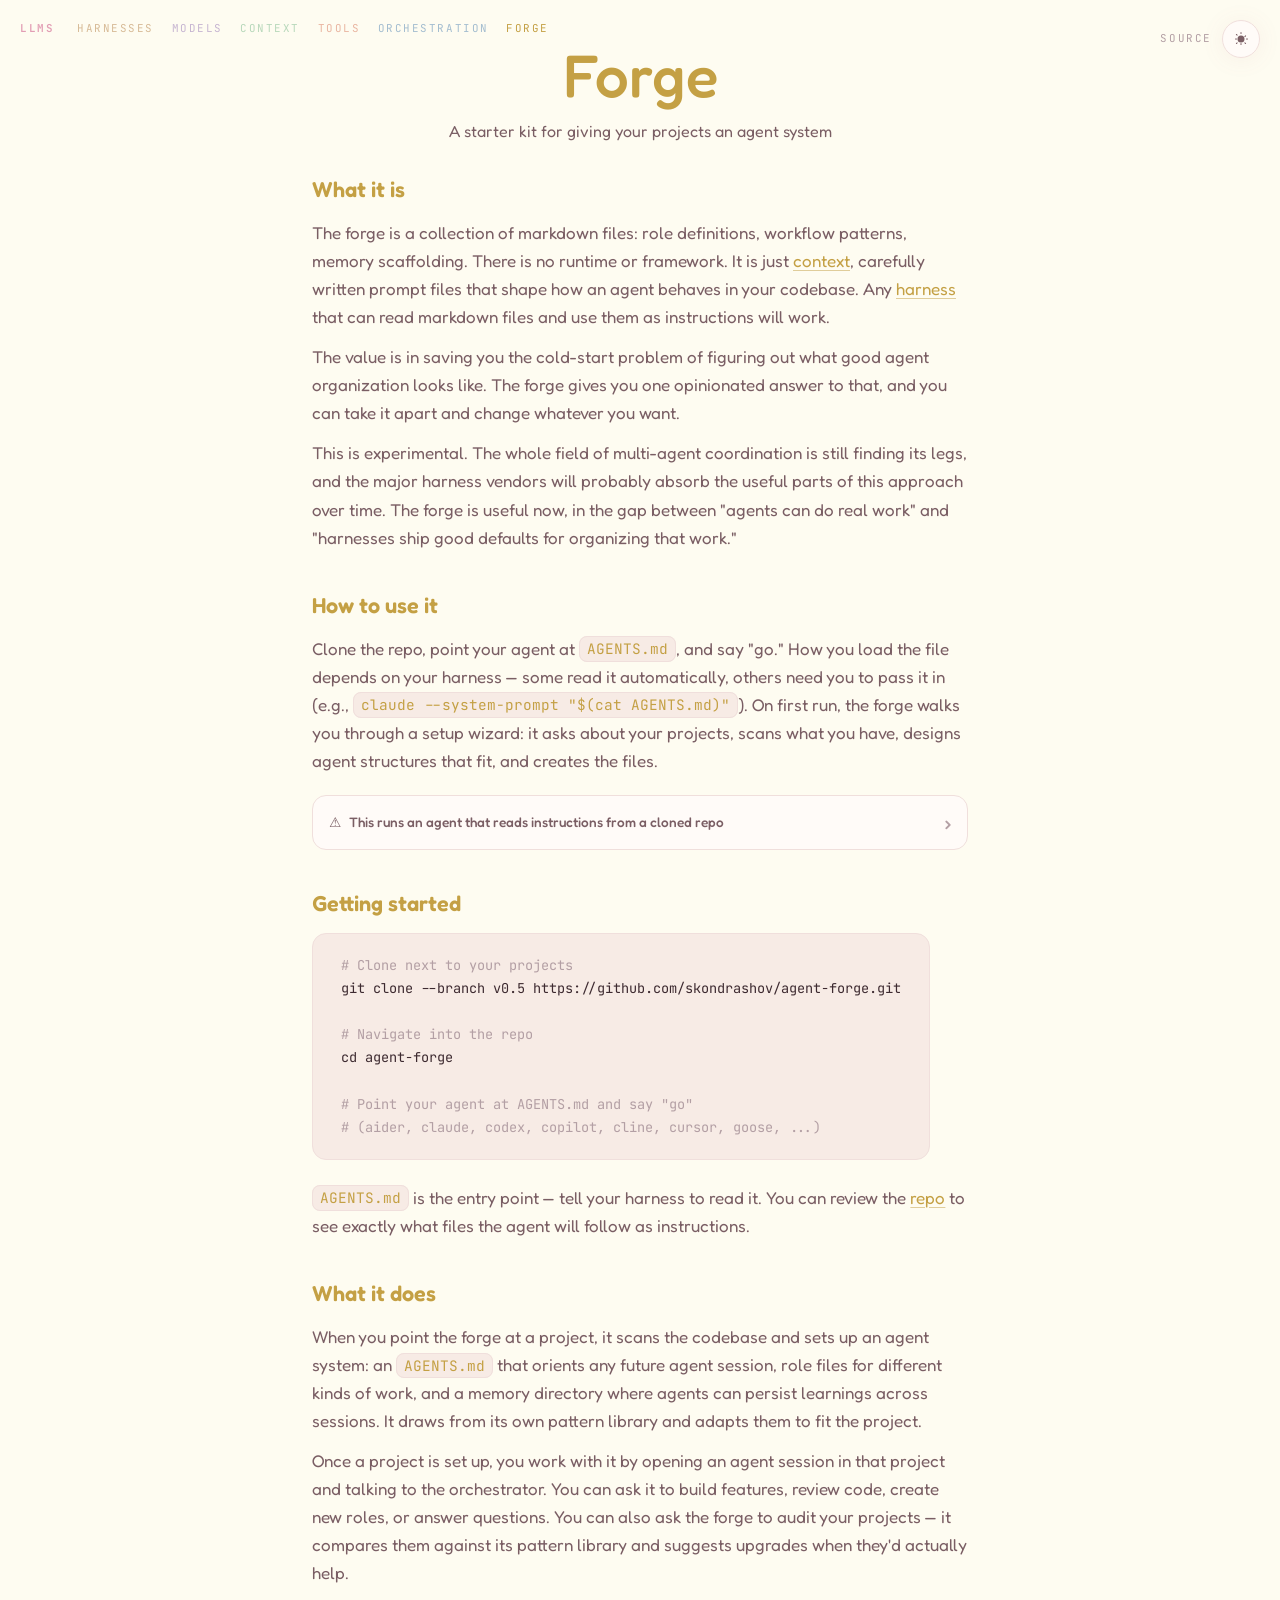
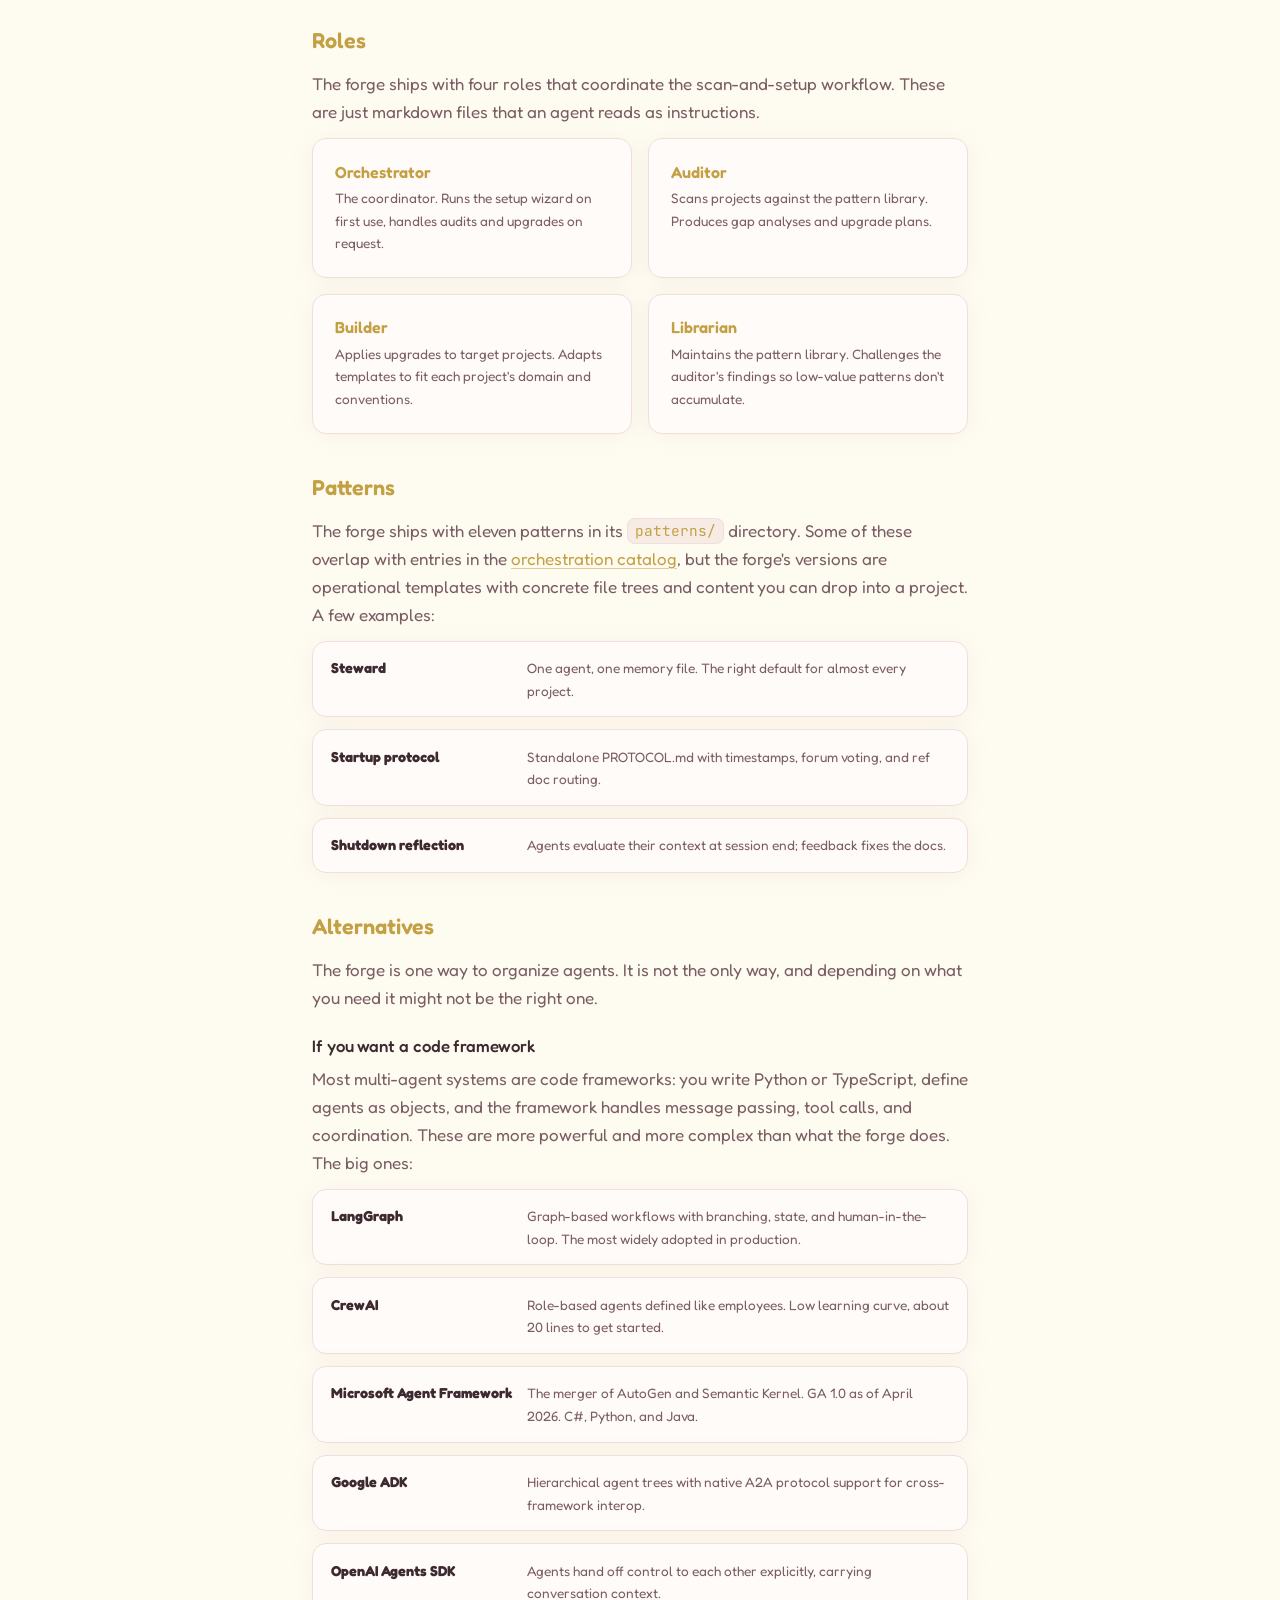
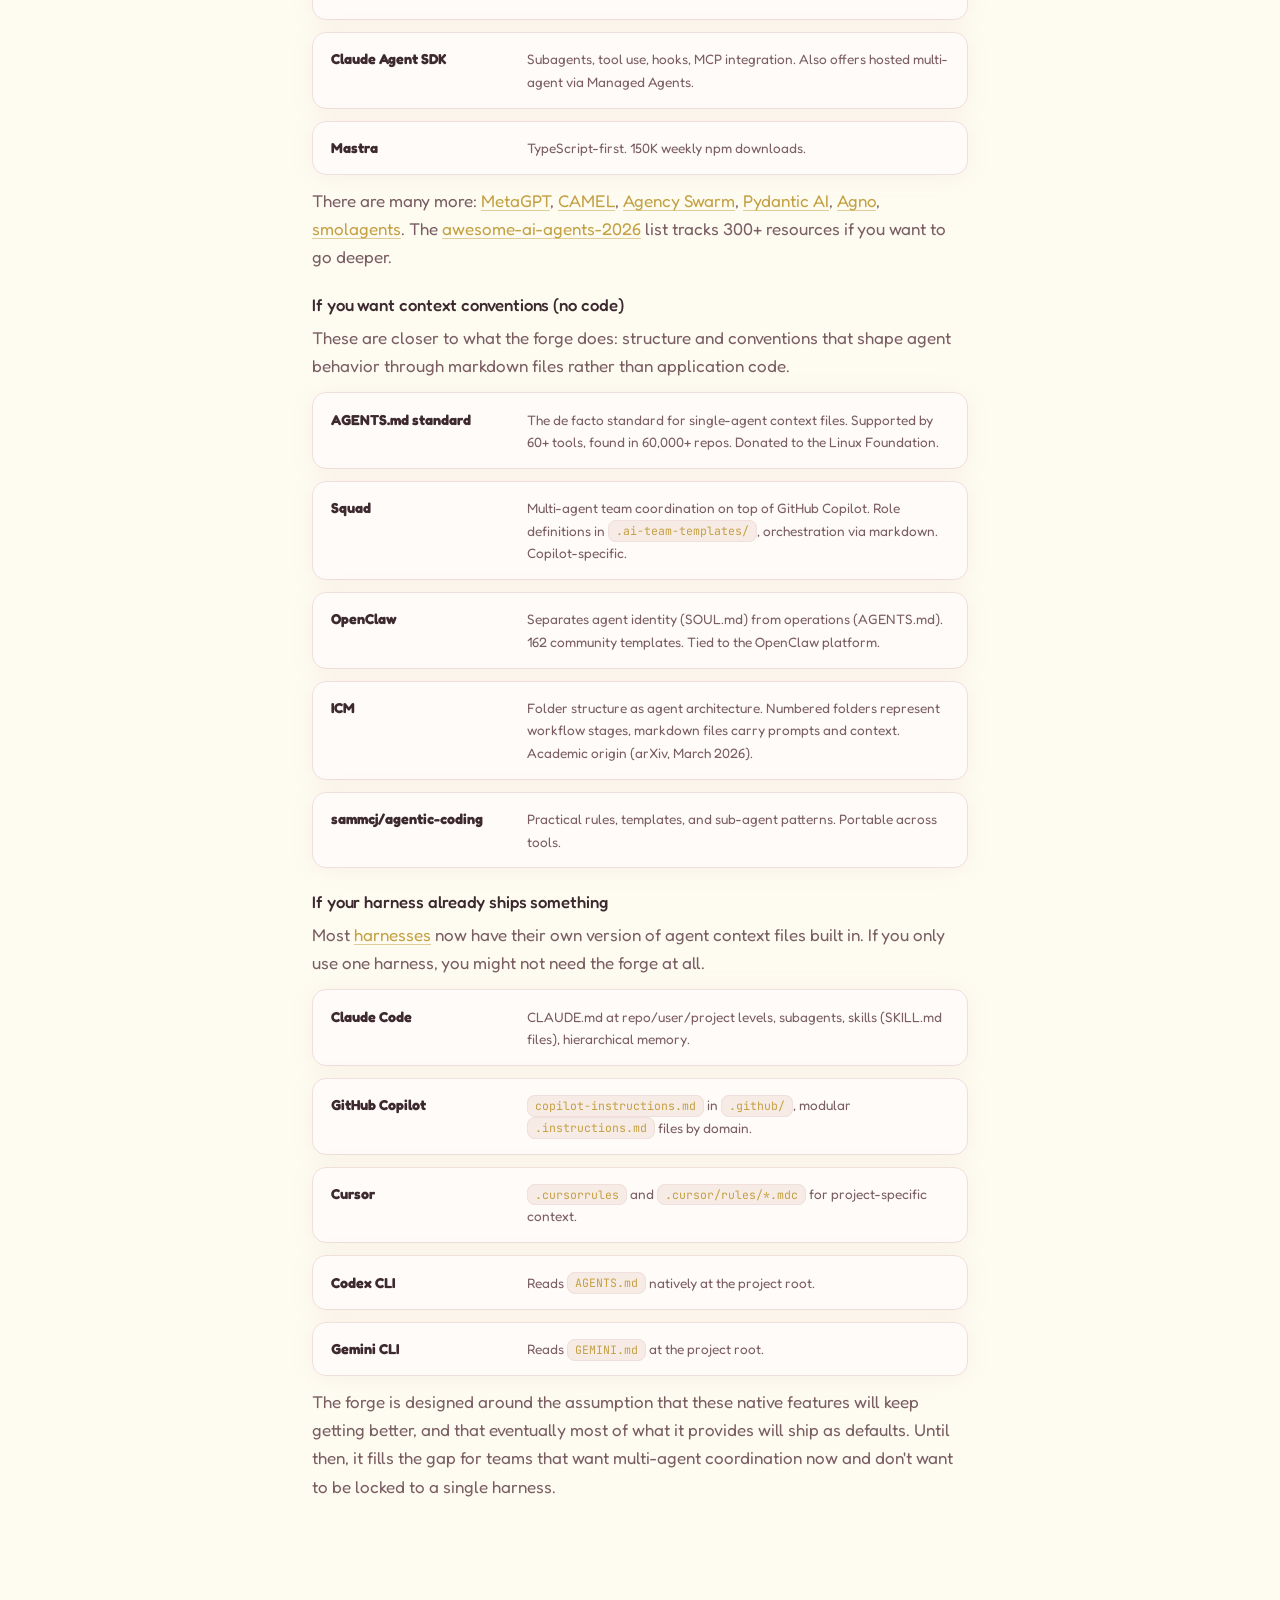
==== commit dfe3db09: "DRY pass: legacy naming purge, dead code removal, teardown leak fixes - Renamed forge-theme-toggle →" ====
--- a/forge/index.html
+++ b/forge/index.html
@@ -184,7 +184,7 @@
 </head>
 <body class="section-forge page-shell"><script>try{var t=localStorage.getItem('thisminute_theme');if(t==='light'||(!t&&!matchMedia('(prefers-color-scheme:dark)').matches))document.body.classList.add('light-mode')}catch(e){}</script>
 
-  <div class="forge-theme-toggle"></div>
+  <div class="site-chrome"></div>
   <div id="page">
 
   <header class="hero">
--- a/shared/llms.css
+++ b/shared/llms.css
@@ -178,7 +178,7 @@
 }
 
 /* --- Top-right controls (source link + theme toggle) --- */
-.forge-theme-toggle {
+.site-chrome {
   position: fixed;
   top: 1.25rem;
   right: 1.25rem;
@@ -188,7 +188,7 @@
   gap: 0.65rem;
 }
 @media (max-width: 640px) {
-  .forge-theme-toggle {
+  .site-chrome {
     top: 0.7rem;
     right: 0.75rem;
     gap: 0.4rem;
@@ -233,8 +233,8 @@
 
 /* --- Site navigation ------------------------------------------------
  *
- * Injected by llms.js into every page (before .forge-theme-toggle).
- * Pages only need <div class="forge-theme-toggle"></div> in their HTML.
+ * Injected by llms.js into every page (before .site-chrome).
+ * Pages only need <div class="site-chrome"></div> in their HTML.
  * llms.js auto-detects the current page for aria-current="page".
  * ------------------------------------------------------------------- */
 
